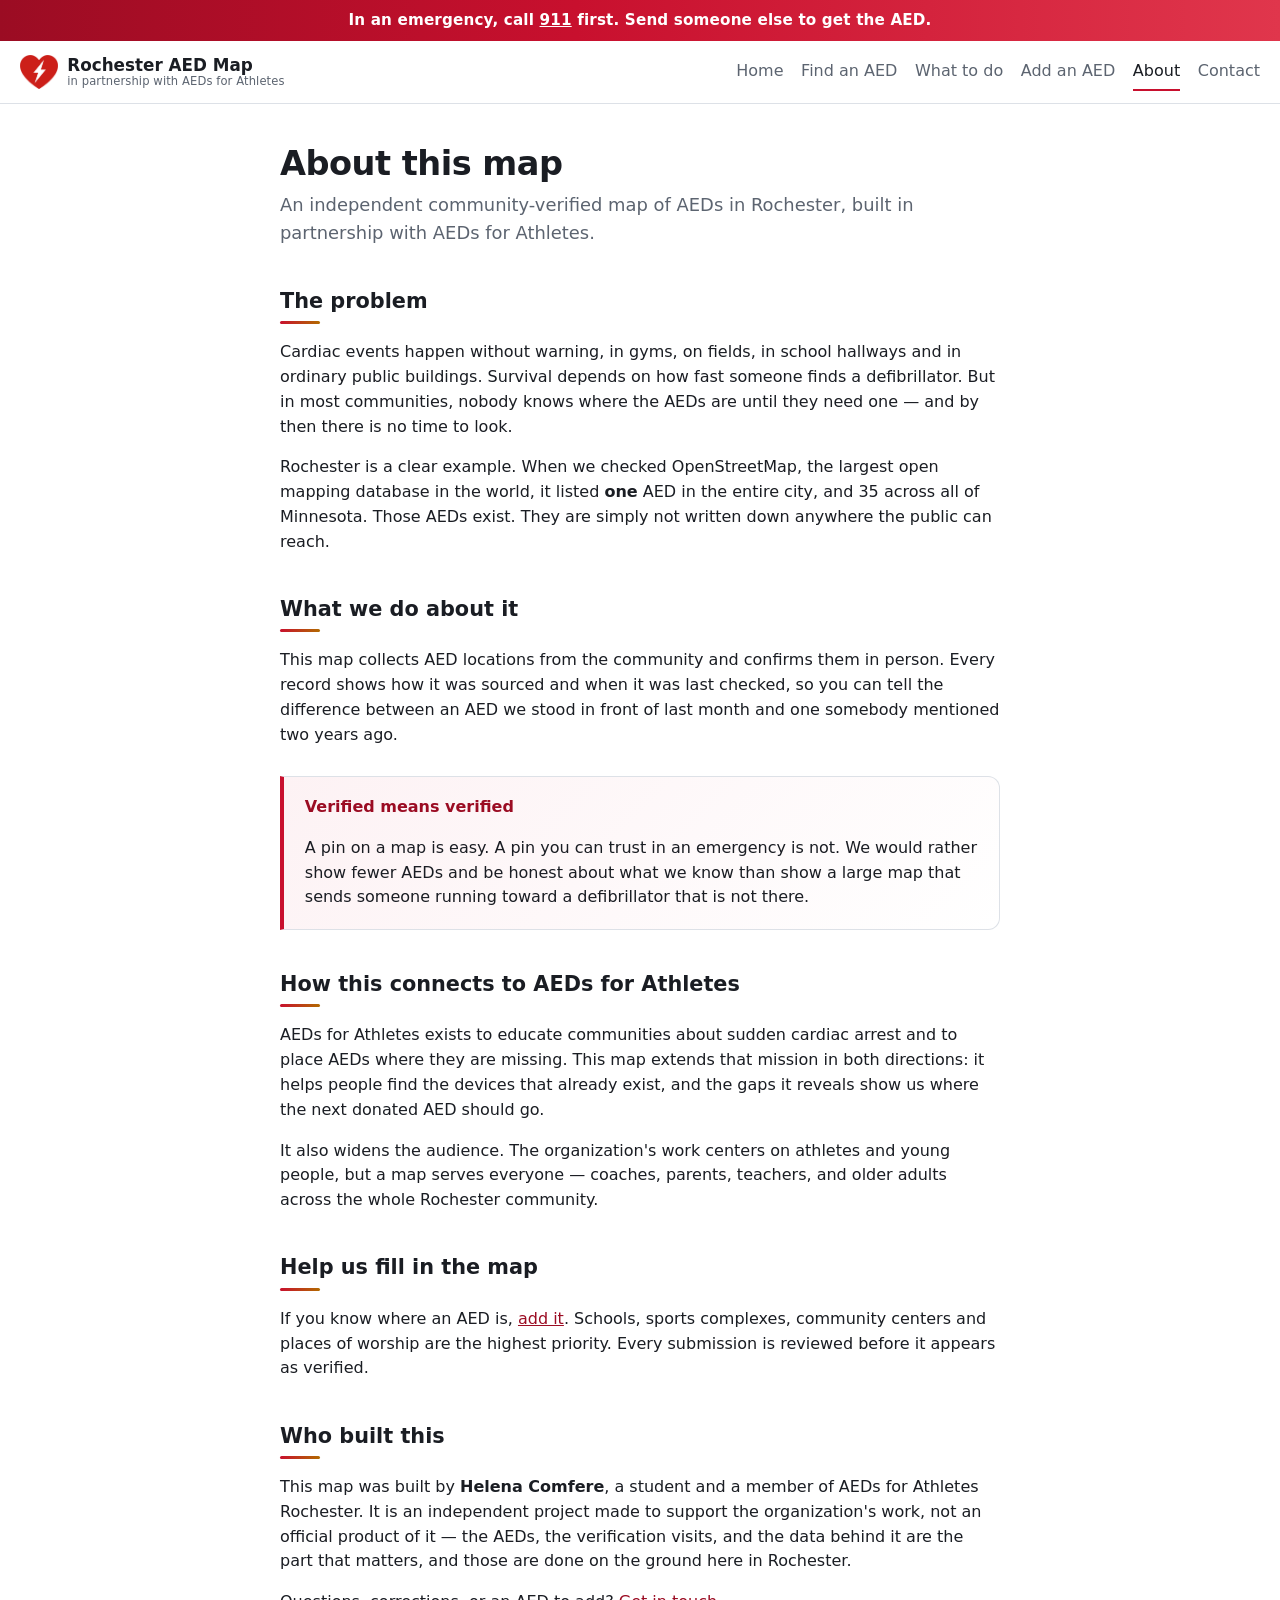
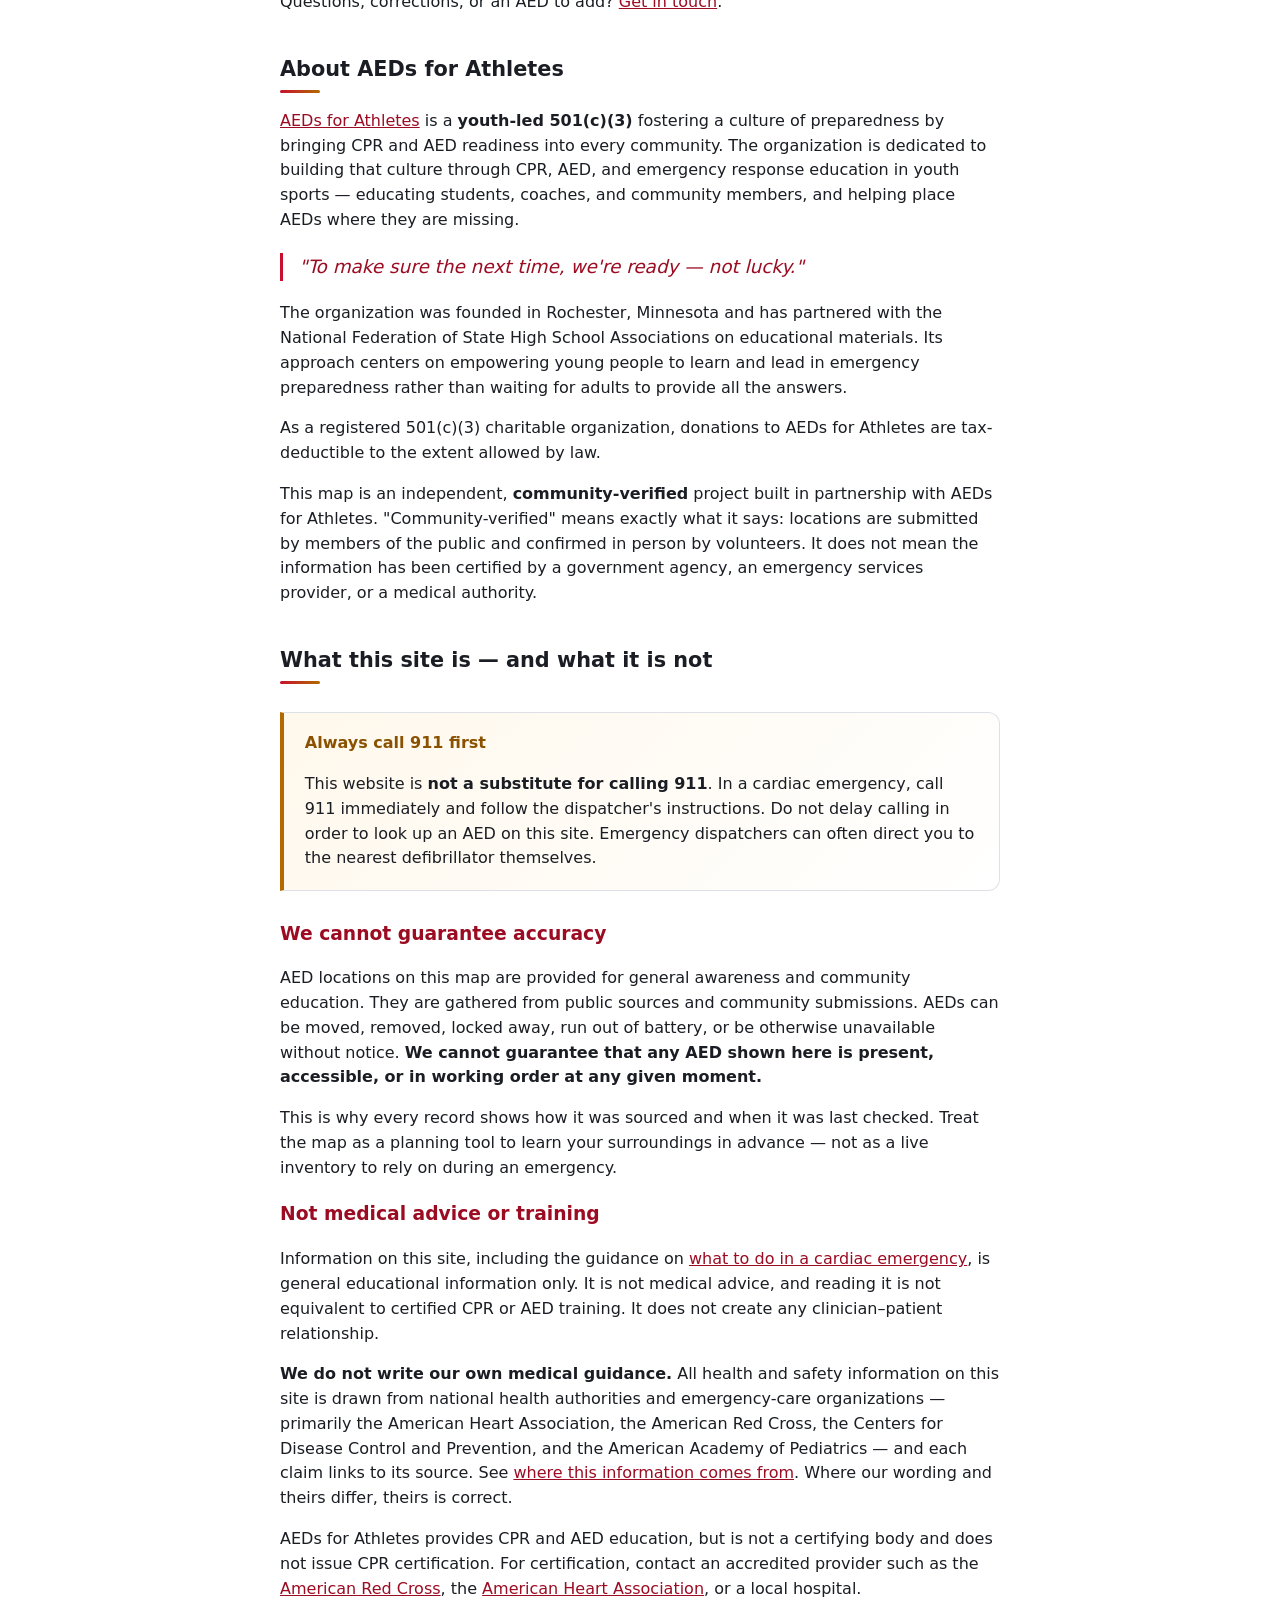
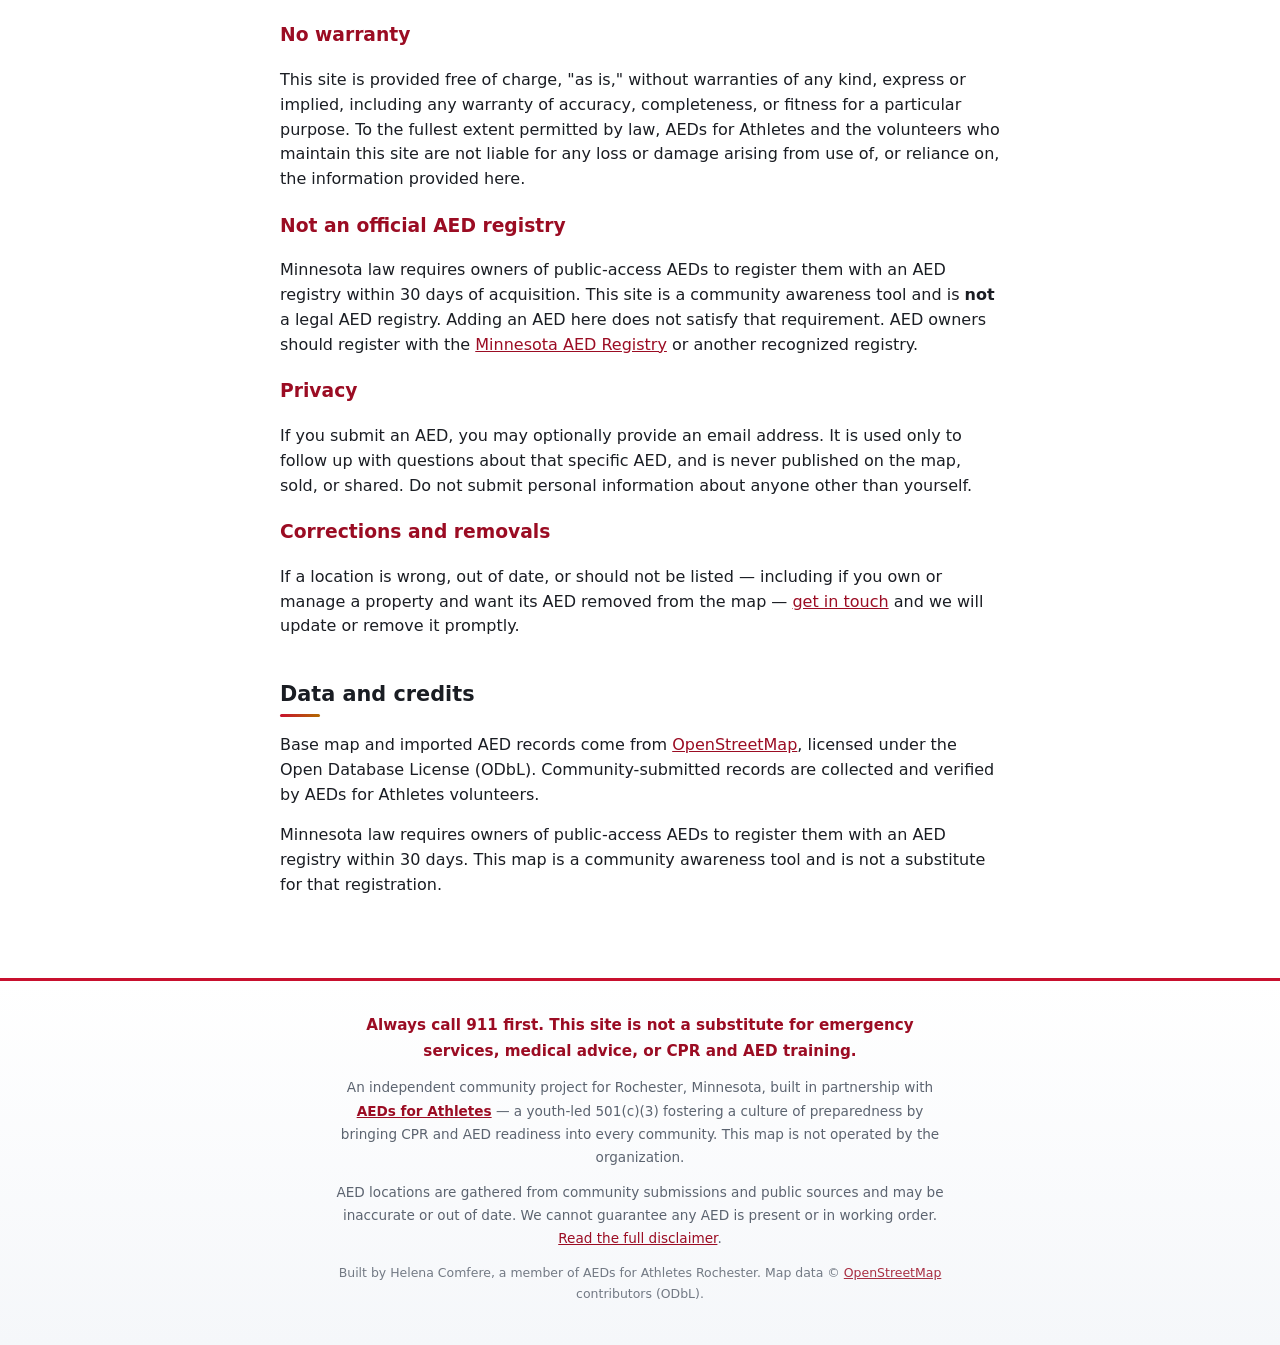
==== about.html @ b0da5bcc "Initial commit: Rochester AED Map A community-verified map of AED locations in Rochester, Minnesota," ====
<!DOCTYPE html>
<html lang="en">
<head>
  <meta charset="utf-8">
  <meta name="viewport" content="width=device-width, initial-scale=1">
  <title>About — Rochester AED Map</title>
  <link rel="icon" href="assets/img/logo.png">
  <meta name="description" content="Why the Rochester AED Map exists, how each location is verified, and where the data comes from.">
  <link rel="stylesheet" href="assets/css/styles.css">
  <script src="assets/js/reveal.js"></script>
</head>
<body>

<div class="emergency-bar">
  In an emergency, call <a href="tel:911">911</a> first. Send someone else to get the AED.
</div>

<header class="site-header">
  <a class="brand" href="index.html" aria-label="Rochester AED Map — go to home page">
    <img class="brand-logo" src="assets/img/logo.png" alt="">
    <span class="brand-text">
      <span class="brand-name">Rochester AED Map</span>
      <span class="brand-sub">in partnership with AEDs for Athletes</span>
    </span>
  </a>
  <nav class="site-nav">
    <a href="index.html">Home</a>
    <a href="find.html">Find an AED</a>
    <a href="info.html">What to do</a>
    <a href="submit.html">Add an AED</a>
    <a href="about.html" aria-current="page">About</a>
    <a href="contact.html">Contact</a>
  </nav>
</header>

<main class="page">
  <h1>About this map</h1>
  <p class="lede">
    An independent community-verified map of AEDs in Rochester, built in partnership
    with AEDs for Athletes.
  </p>

  <h2>The problem</h2>
  <p>
    Cardiac events happen without warning, in gyms, on fields, in school hallways
    and in ordinary public buildings. Survival depends on how fast someone finds a
    defibrillator. But in most communities, nobody knows where the AEDs are until
    they need one — and by then there is no time to look.
  </p>
  <p>
    Rochester is a clear example. When we checked OpenStreetMap, the largest open
    mapping database in the world, it listed <strong>one</strong> AED in the entire
    city, and 35 across all of Minnesota. Those AEDs exist. They are simply not
    written down anywhere the public can reach.
  </p>

  <h2>What we do about it</h2>
  <p>
    This map collects AED locations from the community and confirms them in person.
    Every record shows how it was sourced and when it was last checked, so you can
    tell the difference between an AED we stood in front of last month and one
    somebody mentioned two years ago.
  </p>

  <div class="callout">
    <h3>Verified means verified</h3>
    <p>
      A pin on a map is easy. A pin you can trust in an emergency is not. We would
      rather show fewer AEDs and be honest about what we know than show a large map
      that sends someone running toward a defibrillator that is not there.
    </p>
  </div>

  <h2>How this connects to AEDs for Athletes</h2>
  <p>
    AEDs for Athletes exists to educate communities about sudden cardiac arrest and
    to place AEDs where they are missing. This map extends that mission in both
    directions: it helps people find the devices that already exist, and the gaps it
    reveals show us where the next donated AED should go.
  </p>
  <p>
    It also widens the audience. The organization's work centers on athletes and
    young people, but a map serves everyone — coaches, parents, teachers, and older
    adults across the whole Rochester community.
  </p>

  <h2>Help us fill in the map</h2>
  <p>
    If you know where an AED is, <a href="submit.html">add it</a>. Schools, sports
    complexes, community centers and places of worship are the highest priority.
    Every submission is reviewed before it appears as verified.
  </p>

  <h2 id="who-built-this">Who built this</h2>
  <p>
    This map was built by <strong>Helena Comfere</strong>, a student and a member of
    AEDs for Athletes Rochester. It is an independent project made to support the
    organization's work, not an official product of it — the AEDs, the verification
    visits, and the data behind it are the part that matters, and those are done on
    the ground here in Rochester.
  </p>
  <p>
    Questions, corrections, or an AED to add? <a href="contact.html">Get in touch</a>.
  </p>

  <h2 id="about-org">About AEDs for Athletes</h2>
  <p>
    <a href="https://www.aedsforathletes.com/" target="_blank" rel="noopener">AEDs for
    Athletes</a> is a <strong>youth-led 501(c)(3)</strong> fostering a culture of
    preparedness by bringing CPR and AED readiness into every community. The
    organization is dedicated to building that culture through CPR, AED, and emergency
    response education in youth sports — educating students, coaches, and community
    members, and helping place AEDs where they are missing.
  </p>
  <p class="org-tagline">"To make sure the next time, we're ready — not lucky."</p>
  <p>
    The organization was founded in Rochester, Minnesota and has partnered with the
    National Federation of State High School Associations on educational materials.
    Its approach centers on empowering young people to learn and lead in emergency
    preparedness rather than waiting for adults to provide all the answers.
  </p>
  <p>
    As a registered 501(c)(3) charitable organization, donations to AEDs for Athletes
    are tax-deductible to the extent allowed by law.
  </p>
  <p>
    This map is an independent, <strong>community-verified</strong> project built in
    partnership with AEDs for Athletes. "Community-verified" means exactly what it says: locations
    are submitted by members of the public and confirmed in person by volunteers. It
    does not mean the information has been certified by a government agency, an
    emergency services provider, or a medical authority.
  </p>

  <h2 id="disclaimer">What this site is — and what it is not</h2>

  <div class="callout callout-warn">
    <h3>Always call 911 first</h3>
    <p>
      This website is <strong>not a substitute for calling 911</strong>. In a cardiac
      emergency, call 911 immediately and follow the dispatcher's instructions. Do not
      delay calling in order to look up an AED on this site. Emergency dispatchers can
      often direct you to the nearest defibrillator themselves.
    </p>
  </div>

  <h3>We cannot guarantee accuracy</h3>
  <p>
    AED locations on this map are provided for general awareness and community
    education. They are gathered from public sources and community submissions. AEDs
    can be moved, removed, locked away, run out of battery, or be otherwise unavailable
    without notice. <strong>We cannot guarantee that any AED shown here is present,
    accessible, or in working order at any given moment.</strong>
  </p>
  <p>
    This is why every record shows how it was sourced and when it was last checked.
    Treat the map as a planning tool to learn your surroundings in advance — not as a
    live inventory to rely on during an emergency.
  </p>

  <h3>Not medical advice or training</h3>
  <p>
    Information on this site, including the guidance on
    <a href="info.html">what to do in a cardiac emergency</a>, is general educational
    information only. It is not medical advice, and reading it is not equivalent to
    certified CPR or AED training. It does not create any clinician–patient
    relationship.
  </p>
  <p>
    <strong>We do not write our own medical guidance.</strong> All health and safety
    information on this site is drawn from national health authorities and
    emergency-care organizations — primarily the American Heart Association, the
    American Red Cross, the Centers for Disease Control and Prevention, and the
    American Academy of Pediatrics — and each claim links to its source. See
    <a href="info.html#sources">where this information comes from</a>. Where our wording
    and theirs differ, theirs is correct.
  </p>
  <p>
    AEDs for Athletes provides CPR and AED education, but is not a certifying body and
    does not issue CPR certification. For certification, contact an accredited provider
    such as the
    <a href="https://www.redcross.org/take-a-class/cpr" target="_blank" rel="noopener">American Red Cross</a>,
    the <a href="https://cpr.heart.org/" target="_blank" rel="noopener">American Heart Association</a>,
    or a local hospital.
  </p>

  <h3>No warranty</h3>
  <p>
    This site is provided free of charge, "as is," without warranties of any kind,
    express or implied, including any warranty of accuracy, completeness, or fitness
    for a particular purpose. To the fullest extent permitted by law, AEDs for Athletes
    and the volunteers who maintain this site are not liable for any loss or damage
    arising from use of, or reliance on, the information provided here.
  </p>

  <h3>Not an official AED registry</h3>
  <p>
    Minnesota law requires owners of public-access AEDs to register them with an AED
    registry within 30 days of acquisition. This site is a community awareness tool and
    is <strong>not</strong> a legal AED registry. Adding an AED here does not satisfy
    that requirement. AED owners should register with the
    <a href="https://minnesota.nationalaedregistry.com/" rel="noopener">Minnesota AED
    Registry</a> or another recognized registry.
  </p>

  <h3>Privacy</h3>
  <p>
    If you submit an AED, you may optionally provide an email address. It is used only
    to follow up with questions about that specific AED, and is never published on the
    map, sold, or shared. Do not submit personal information about anyone other than
    yourself.
  </p>

  <h3>Corrections and removals</h3>
  <p>
    If a location is wrong, out of date, or should not be listed — including if you own
    or manage a property and want its AED removed from the map —
    <a href="contact.html">get in touch</a> and we will update or remove it promptly.
  </p>

  <h2>Data and credits</h2>
  <p>
    Base map and imported AED records come from
    <a href="https://www.openstreetmap.org/copyright">OpenStreetMap</a>, licensed
    under the Open Database License (ODbL). Community-submitted records are collected
    and verified by AEDs for Athletes volunteers.
  </p>
  <p>
    Minnesota law requires owners of public-access AEDs to register them with an AED
    registry within 30 days. This map is a community awareness tool and is not a
    substitute for that registration.
  </p>
</main>

<footer class="site-footer">
  <p class="footer-strong">
    Always call 911 first. This site is not a substitute for emergency services,
    medical advice, or CPR and AED training.
  </p>
  <p>
    An independent community project for Rochester, Minnesota, built in partnership with
    <a href="https://www.aedsforathletes.com/" target="_blank" rel="noopener"><strong>AEDs for Athletes</strong></a>
    — a youth-led 501(c)(3) fostering a culture of preparedness by bringing CPR and AED
    readiness into every community. This map is not operated by the organization.
  </p>
  <p>
    AED locations are gathered from community submissions and public sources and may be
    inaccurate or out of date. We cannot guarantee any AED is present or in working
    order. <a href="about.html#disclaimer">Read the full disclaimer</a>.
  </p>
  <p class="footer-fine">
    Built by Helena Comfere, a member of AEDs for Athletes Rochester.
    Map data &copy; <a href="https://www.openstreetmap.org/copyright">OpenStreetMap</a>
    contributors (ODbL).
  </p>
</footer>

</body>
</html>
---- assets/css/styles.css ----
:root {
  /* Brand */
  --red: #c8102e;
  --red-dark: #9b0c23;
  --red-tint: #fdf2f4;

  /* Supporting accents. Used for decoration and section variety only —
     never to signal how trustworthy an AED record is. */
  --teal: #0f7c86;
  --teal-tint: #edf9fa;
  --amber: #b26a00;
  --amber-tint: #fff8ec;
  --navy: #16233c;
  --navy-2: #24345a;

  --ink: #1a1d23;
  --muted: #5c6470;
  --line: #dde1e7;
  --bg: #ffffff;
  --bg-soft: #f5f7fa;

  /* Status colors carry meaning on the map and in the legend. Changing these
     changes what the site is telling people, so treat them as fixed. */
  --fresh: #1a7f4b;
  --aging: #b26a00;
  --stale: #8a8f98;
  --reported: #2563c9;
  --example: #c8102e;

  --radius: 8px;
  --shadow: 0 1px 3px rgba(0, 0, 0, .1), 0 4px 12px rgba(0, 0, 0, .06);
  --shadow-lg: 0 6px 16px rgba(22, 35, 60, .1), 0 16px 40px rgba(22, 35, 60, .08);
}

html { scroll-behavior: smooth; }

/* ---------- scroll reveal ----------
   The hidden state is only applied when JS is running (html.js-reveal), so if
   the script fails the page still shows everything. */
.js-reveal .reveal {
  opacity: 0;
  transform: translateY(18px);
}
.js-reveal .reveal-in {
  opacity: 1;
  transform: none;
  transition: opacity .6s cubic-bezier(.16, 1, .3, 1),
              transform .6s cubic-bezier(.16, 1, .3, 1);
}

/* Anyone who has asked their system to reduce motion gets the content with no
   movement at all — this audience includes people who find motion unpleasant. */
@media (prefers-reduced-motion: reduce) {
  html { scroll-behavior: auto; }
  .js-reveal .reveal { opacity: 1; transform: none; }
  .js-reveal .reveal-in { transition: none; }
  * { animation-duration: .01ms !important; transition-duration: .01ms !important; }
}

* { box-sizing: border-box; }

body {
  margin: 0;
  font-family: system-ui, -apple-system, "Segoe UI", Roboto, sans-serif;
  color: var(--ink);
  background: var(--bg);
  line-height: 1.55;
}

/* Large tap targets and readable type: a chunk of the audience is older
   adults, and everyone using this is stressed. */
button, input, select, textarea { font: inherit; }
a { color: var(--red-dark); }

/* ---------- header ---------- */
.site-header {
  position: sticky;
  top: 0;
  z-index: 500;
  display: flex;
  align-items: center;
  gap: 1.5rem;
  padding: .75rem 1.25rem;
  border-bottom: 1px solid var(--line);
  background: rgba(255, 255, 255, .88);
  backdrop-filter: saturate(180%) blur(12px);
  -webkit-backdrop-filter: saturate(180%) blur(12px);
  transition: box-shadow .25s ease, background .25s ease;
}
/* scrolled class is added by reveal.js once the page moves off the top */
.site-header.scrolled {
  box-shadow: 0 1px 0 var(--line), 0 4px 20px rgba(22, 35, 60, .07);
  background: rgba(255, 255, 255, .96);
}

/* The map page fills the viewport, so a sticky header would eat into it. */
body:has(.map-layout) .site-header { position: static; }
/* Clicking the logo or the name goes home from any page. The padding and the
   matching negative margin widen the clickable area without moving anything. */
.brand {
  display: flex;
  align-items: center;
  gap: .55rem;
  font-weight: 700;
  font-size: 1.05rem;
  color: var(--ink);
  text-decoration: none;
  white-space: nowrap;
  padding: .4rem .6rem;
  margin: -.4rem -.6rem;
  border-radius: 10px;
  cursor: pointer;
  transition: background .2s ease, color .2s ease;
}
.brand:hover { background: var(--red-tint); color: var(--red-dark); }
.brand:active { background: #fbe6ea; }
.brand:focus-visible {
  outline: 2px solid var(--red);
  outline-offset: 2px;
  background: var(--red-tint);
}
/* Two-line lockup: the map's own name, with the partnership underneath so the
   relationship is visible on every page rather than only in the footer. */
.brand-text { display: flex; flex-direction: column; line-height: 1.15; }
.brand-name { font-weight: 700; font-size: 1.05rem; }
.brand-sub {
  font-weight: 500;
  font-size: .72rem;
  color: var(--muted);
  letter-spacing: .01em;
}
.brand:hover .brand-sub { color: var(--red-dark); }

.brand:hover .brand-logo { transform: scale(1.06); }
.brand-logo { transition: transform .2s cubic-bezier(.16, 1, .3, 1); }

/* Clicking the logo from an inner page plays one heartbeat before going home.
   The `beating` class is added by reveal.js, which then waits for the animation
   to finish. Timing here and HEARTBEAT_MS there describe the same beat — if you
   change the duration below, change it there too. */
.brand.beating .brand-logo {
  animation: brand-heartbeat .7s cubic-bezier(.22, 1, .36, 1);
}
.brand.beating { background: var(--red-tint); color: var(--red-dark); }

/* lub-dub: a strong beat, a smaller second one, then rest. */
@keyframes brand-heartbeat {
  0%   { transform: scale(1);    filter: none; }
  14%  { transform: scale(1.28); filter: drop-shadow(0 0 6px rgba(200, 16, 46,.45)); }
  28%  { transform: scale(1); }
  42%  { transform: scale(1.16); filter: drop-shadow(0 0 4px rgba(200, 16, 46,.3)); }
  58%  { transform: scale(1);    filter: none; }
  100% { transform: scale(1);    filter: none; }
}
/* logo.png has a transparent background (generated from the original JPEG by
   flood-filling the outer white; the enclosed lightning bolt stays white).
   It can sit on any background, light or dark. */
.brand-logo {
  height: 34px;
  width: auto;
  display: block;
  flex: none;
}

.hero-logo {
  height: 96px;
  width: auto;
  margin: 0 auto 1.5rem;
  display: block;
}
.site-nav { display: flex; gap: 1.1rem; margin-left: auto; flex-wrap: wrap; }
.site-nav a {
  color: var(--muted);
  text-decoration: none;
  font-weight: 500;
  padding: .35rem 0;
  border-bottom: 2px solid transparent;
}
.site-nav a:hover { color: var(--ink); }
.site-nav a[aria-current="page"] { color: var(--ink); border-bottom-color: var(--red); }

/* ---------- emergency banner ---------- */
.emergency-bar {
  background: linear-gradient(90deg, var(--red-dark), var(--red) 45%, #e0364c);
  color: #fff;
  text-align: center;
  padding: .55rem 1rem;
  font-weight: 600;
  font-size: .95rem;
  letter-spacing: .01em;
}
.emergency-bar a { color: #fff; }

.warning-bar {
  background: #fff4e5;
  border-bottom: 1px solid #f0c88a;
  color: #7a4b00;
  padding: .6rem 1.25rem;
  font-size: .9rem;
}

/* ---------- map layout ---------- */
.map-layout {
  display: grid;
  grid-template-columns: 360px 1fr;
  height: calc(100vh - 108px);
  min-height: 460px;
}
#map { height: 100%; width: 100%; }

.sidebar {
  border-right: 1px solid var(--line);
  display: flex;
  flex-direction: column;
  overflow: hidden;
  background: var(--bg);
}
.search-box { padding: 1rem; border-bottom: 1px solid var(--line); }
.search-row { display: flex; gap: .5rem; }
.search-box input {
  flex: 1;
  padding: .6rem .7rem;
  border: 1px solid var(--line);
  border-radius: var(--radius);
  min-width: 0;
}
.search-box input:focus { outline: 2px solid var(--red); outline-offset: 1px; }

.btn {
  display: inline-block;
  padding: .6rem .9rem;
  border: 0;
  border-radius: var(--radius);
  background: linear-gradient(135deg, #e01e3c, var(--red));
  color: #fff;
  font-weight: 600;
  cursor: pointer;
  text-decoration: none;
  box-shadow: 0 1px 2px rgba(155, 12, 35, .25);
  transition: transform .18s cubic-bezier(.16, 1, .3, 1),
              box-shadow .18s ease, filter .18s ease;
}
.btn:hover {
  filter: brightness(1.06);
  transform: translateY(-1px);
  box-shadow: 0 4px 14px rgba(200, 16, 46, .3);
}
.btn:active { transform: translateY(0); }
.btn-secondary { background: var(--bg-soft); color: var(--ink); border: 1px solid var(--line); }
.btn-secondary:hover { background: #e9edf3; }
.btn-locate { width: 100%; margin-top: .5rem; }

.search-status { font-size: .85rem; color: var(--muted); margin-top: .5rem; min-height: 1.2em; }

.results { overflow-y: auto; flex: 1; }
.results-head {
  padding: .7rem 1rem;
  font-size: .8rem;
  text-transform: uppercase;
  letter-spacing: .04em;
  color: var(--muted);
  border-bottom: 1px solid var(--line);
}

.aed-card {
  padding: .85rem 1rem;
  border-bottom: 1px solid var(--line);
  cursor: pointer;
  background: none;
  border-left: 0; border-right: 0; border-top: 0;
  width: 100%;
  text-align: left;
  display: block;
}
.aed-card:hover { background: var(--bg-soft); }
.aed-card h3 { margin: 0 0 .25rem; font-size: .98rem; }
.aed-card p { margin: .15rem 0; font-size: .87rem; color: var(--muted); }
.aed-dist { font-variant-numeric: tabular-nums; }

/* ---------- trust badges ---------- */
.badge {
  display: inline-block;
  padding: .12rem .5rem;
  border-radius: 999px;
  font-size: .74rem;
  font-weight: 700;
  letter-spacing: .01em;
  color: #fff;
  margin-bottom: .3rem;
}
.badge-fresh { background: var(--fresh); }
.badge-aging { background: var(--aging); }
.badge-stale { background: var(--stale); }
.badge-reported { background: var(--reported); }
.badge-unverified { background: var(--stale); }
.badge-example { background: var(--example); }

/* Map pins mirror the badge colors so the legend reads the same everywhere. */
.pin {
  width: 22px; height: 22px;
  border-radius: 50% 50% 50% 0;
  transform: rotate(-45deg);
  border: 2px solid #fff;
  box-shadow: 0 1px 4px rgba(0,0,0,.4);
}
.pin-fresh { background: var(--fresh); }
.pin-aging { background: var(--aging); }
.pin-stale { background: var(--stale); }
.pin-reported { background: var(--reported); }
.pin-unverified { background: var(--stale); }
.pin-example { background: var(--example); }

.legend {
  padding: .8rem 1rem;
  border-top: 1px solid var(--line);
  font-size: .82rem;
  background: var(--bg-soft);
}
.legend h4 { margin: 0 0 .45rem; font-size: .78rem; text-transform: uppercase; color: var(--muted); letter-spacing: .04em; }
.legend-item { display: flex; align-items: center; gap: .45rem; margin: .22rem 0; }
.legend-dot { width: 11px; height: 11px; border-radius: 50%; flex: none; }

/* ---------- popup ---------- */
.popup h3 { margin: 0 0 .3rem; font-size: 1rem; }
.popup p { margin: .2rem 0; font-size: .87rem; }
.popup .detail { color: var(--muted); }
.popup-actions { margin-top: .6rem; display: flex; gap: .4rem; flex-wrap: wrap; }
.popup-actions a {
  font-size: .82rem;
  padding: .35rem .6rem;
  border: 1px solid var(--line);
  border-radius: 6px;
  text-decoration: none;
}

/* ---------- content pages ---------- */
.page { max-width: 760px; margin: 0 auto; padding: 2.5rem 1.25rem 4rem; }
.page h1 {
  font-size: 2.1rem;
  margin: 0 0 .4rem;
  line-height: 1.2;
  letter-spacing: -.015em;
}
/* Short accent rule under each section heading. */
.page h2 {
  font-size: 1.3rem;
  margin: 2.4rem 0 .7rem;
  padding-bottom: .45rem;
  position: relative;
}
.page h2::after {
  content: "";
  position: absolute;
  left: 0; bottom: 0;
  width: 2.5rem; height: 3px;
  border-radius: 2px;
  background: linear-gradient(90deg, var(--red), var(--amber));
}
.page h3 { color: var(--red-dark); }
.lede { font-size: 1.12rem; color: var(--muted); margin: 0 0 1.5rem; }

.callout {
  background: linear-gradient(135deg, var(--red-tint), #fff);
  border: 1px solid var(--line);
  border-left: 4px solid var(--red);
  padding: 1.15rem 1.3rem;
  border-radius: 0 12px 12px 0;
  margin: 1.75rem 0;
}
.callout h3 { margin: 0 0 .4rem; font-size: 1rem; }
.callout p:last-child { margin-bottom: 0; }

.steps { counter-reset: step; list-style: none; padding: 0; }
.steps li {
  counter-increment: step;
  position: relative;
  padding-left: 3rem;
  margin-bottom: 1.4rem;
  min-height: 2rem;
}
.steps li::before {
  content: counter(step);
  position: absolute;
  left: 0; top: 0;
  width: 2rem; height: 2rem;
  background: var(--red);
  color: #fff;
  border-radius: 50%;
  display: grid;
  place-items: center;
  font-weight: 700;
}
.steps strong { display: block; }

/* ---------- form ---------- */
.field { margin-bottom: 1.1rem; }
.field label { display: block; font-weight: 600; margin-bottom: .3rem; font-size: .93rem; }
.field .hint { font-size: .84rem; color: var(--muted); margin: 0 0 .35rem; }
.field input, .field select, .field textarea {
  width: 100%;
  padding: .6rem .7rem;
  border: 1px solid var(--line);
  border-radius: var(--radius);
}
.field textarea { min-height: 90px; resize: vertical; }
.field input:focus, .field select:focus, .field textarea:focus { outline: 2px solid var(--red); outline-offset: 1px; }
.required { color: var(--red); }

#pick-map { height: 300px; border: 1px solid var(--line); border-radius: var(--radius); margin-bottom: .5rem; }

.form-result {
  margin-top: 1.25rem;
  padding: 1rem;
  border-radius: var(--radius);
  background: var(--bg-soft);
  border: 1px solid var(--line);
  display: none;
}
.form-result-ok {
  background: linear-gradient(135deg, #eef9f1, #fff);
  border-color: #a8d8bb;
  border-left: 4px solid var(--fresh);
}
.form-result-ok h3 { color: #14653c; margin-top: 0; }
.form-result-error {
  background: linear-gradient(135deg, var(--red-tint), #fff);
  border-left: 4px solid var(--red);
}
.form-result-error h3 { color: var(--red-dark); margin-top: 0; }

.form-result pre {
  overflow-x: auto;
  background: #fff;
  padding: .75rem;
  border-radius: 6px;
  border: 1px solid var(--line);
  font-size: .82rem;
}

/* ---------- homepage ---------- */
.hero {
  position: relative;
  overflow: hidden;
  background:
    radial-gradient(ellipse 70% 55% at 50% 0%, rgba(200, 16, 46, .10), transparent 70%),
    linear-gradient(180deg, var(--red-tint) 0%, #ffffff 85%);
  border-bottom: 1px solid var(--line);
  padding: 4rem 1.25rem 3.5rem;
}
/* Thin brand stripe across the top of the page. */
.hero::before {
  content: "";
  position: absolute;
  top: 0; left: 0; right: 0;
  height: 4px;
  background: linear-gradient(90deg, var(--red), #e0574f, var(--amber), var(--teal));
}
.hero-inner { max-width: 720px; margin: 0 auto; text-align: center; }
.hero h1 {
  font-size: clamp(2rem, 5vw, 3rem);
  line-height: 1.15;
  margin: 0 0 1rem;
  letter-spacing: -.02em;
}
.hero-lede {
  font-size: 1.15rem;
  color: var(--muted);
  margin: 0 auto 2rem;
  max-width: 34rem;
}

.hero-search {
  display: flex;
  gap: .5rem;
  max-width: 30rem;
  margin: 0 auto;
}
.hero-search input {
  flex: 1;
  min-width: 0;
  padding: .8rem .9rem;
  font-size: 1rem;
  border: 1px solid var(--line);
  border-radius: var(--radius);
  background: #fff;
}
.hero-search input:focus { outline: 2px solid var(--red); outline-offset: 1px; }
.hero-search .btn { padding: .8rem 1.3rem; white-space: nowrap; }
.hero-alt { font-size: .9rem; color: var(--muted); margin: .9rem 0 0; }

/* Three destinations. Whole card is the link — a bigger target than a text
   link, which matters for older users and for phones. */
.cards {
  max-width: 1000px;
  margin: 0 auto;
  display: grid;
  grid-template-columns: repeat(auto-fit, minmax(270px, 1fr));
  gap: 1.25rem;
}
.card {
  position: relative;
  display: flex;
  flex-direction: column;
  padding: 1.75rem 1.5rem;
  border: 1px solid var(--line);
  border-radius: 14px;
  text-decoration: none;
  color: var(--ink);
  background: var(--bg);
  overflow: hidden;
  transition: transform .25s cubic-bezier(.16, 1, .3, 1),
              box-shadow .25s ease,
              border-color .25s ease;
}
/* Each card carries its own accent, set per-card below. */
.card::before {
  content: "";
  position: absolute;
  top: 0; left: 0; right: 0;
  height: 4px;
  background: var(--accent, var(--red));
  transform: scaleX(0);
  transform-origin: left;
  transition: transform .3s cubic-bezier(.16, 1, .3, 1);
}
.card:hover {
  transform: translateY(-5px);
  box-shadow: var(--shadow-lg);
  border-color: var(--accent, var(--red));
}
.card:hover::before { transform: scaleX(1); }

.card-find   { --accent: var(--red);  background: linear-gradient(180deg, var(--red-tint), #fff 60%); }
.card-add    { --accent: var(--teal); background: linear-gradient(180deg, var(--teal-tint), #fff 60%); }
.card-about  { --accent: var(--amber); background: linear-gradient(180deg, var(--amber-tint), #fff 60%); }

.card-icon {
  display: grid;
  place-items: center;
  width: 52px; height: 52px;
  border-radius: 14px;
  background: var(--bg);
  border: 1px solid var(--line);
  font-size: 1.5rem;
  line-height: 1;
  margin-bottom: 1rem;
  transition: transform .25s cubic-bezier(.16, 1, .3, 1);
}
.card:hover .card-icon { transform: scale(1.08) rotate(-4deg); }
.card .card-link { color: var(--accent, var(--red-dark)); }
.card h2 { margin: 0 0 .5rem; font-size: 1.2rem; }
.card p { margin: 0 0 1.25rem; color: var(--muted); font-size: .94rem; flex: 1; }
.card-link { color: var(--red-dark); font-weight: 600; font-size: .92rem; }

.stat-band {
  position: relative;
  overflow: hidden;
  background:
    radial-gradient(ellipse 60% 80% at 50% 0%, rgba(200, 16, 46, .28), transparent 65%),
    linear-gradient(135deg, var(--navy) 0%, var(--navy-2) 100%);
  color: #fff;
  padding: 4rem 1.25rem;
  text-align: center;
}
.stat-inner { max-width: 620px; margin: 0 auto; position: relative; }
.stat-number {
  font-size: clamp(3.5rem, 12vw, 5.5rem);
  font-weight: 800;
  line-height: 1;
  margin: 0 0 .5rem;
  background: linear-gradient(180deg, #ff5f6d, var(--red));
  -webkit-background-clip: text;
  background-clip: text;
  color: transparent;
}
.stat-label { font-size: 1.2rem; margin: 0 0 .75rem; }
.stat-breakdown {
  font-size: .95rem;
  color: #d6dbe4;
  margin: 0 0 1.25rem;
}
.stat-breakdown:empty { display: none; }
.stat-note { font-size: .93rem; color: #b9c0cc; margin: 0; }
.stat-note a { color: #fff; }

.emergency-section {
  padding: 4rem 1.25rem;
  background: linear-gradient(180deg, var(--red-tint), #fff);
  border-top: 1px solid var(--line);
}
.emergency-inner {
  max-width: 620px;
  margin: 0 auto;
  background: #fff;
  padding: 2rem 2rem 2.25rem;
  border-radius: 16px;
  border: 1px solid var(--line);
  border-top: 4px solid var(--red);
  box-shadow: var(--shadow);
}
.emergency-inner h2 { font-size: 1.5rem; margin: 0 0 1.25rem; }
.quick-steps { padding-left: 1.3rem; margin: 0 0 1.5rem; }

.contact-email {
  font-size: 1.25rem;
  font-weight: 700;
  margin: .5rem 0 1rem;
}
.contact-email a { word-break: break-word; }

/* Inline citation under a health or safety claim. Deliberately quiet — present
   and checkable, without competing with the guidance itself. */
.source {
  display: block;
  margin-top: .45rem;
  font-size: .82rem;
  color: var(--muted);
}
.source a { color: var(--muted); text-decoration: underline; }
.source a:hover { color: var(--red-dark); }

.steps .source { font-weight: 400; }

.org-tagline {
  font-size: 1.15rem;
  font-style: italic;
  color: var(--red-dark);
  border-left: 3px solid var(--red);
  padding-left: 1rem;
  margin: 1.25rem 0;
}

.contact-form {
  background: linear-gradient(180deg, var(--bg-soft), #fff);
  border: 1px solid var(--line);
  border-top: 4px solid var(--red);
  border-radius: 14px;
  padding: 1.5rem 1.5rem 1.75rem;
  margin: 1.25rem 0 1.5rem;
}
.contact-form .field:last-of-type { margin-bottom: 1.25rem; }

/* Off-screen rather than display:none — bots skip hidden inputs, but happily
   fill anything that is merely positioned out of view. */
.honeypot {
  position: absolute;
  left: -9999px;
  width: 1px;
  height: 1px;
  overflow: hidden;
}

.contact-social { margin: .5rem 0 1rem; }
.contact-social a {
  display: inline-flex;
  align-items: center;
  gap: .5rem;
  padding: .6rem 1rem;
  border: 1px solid var(--line);
  border-radius: 999px;
  text-decoration: none;
  font-weight: 600;
  background: var(--bg);
  transition: border-color .2s ease, background .2s ease, transform .2s ease;
}
.contact-social a:hover {
  border-color: var(--red);
  background: var(--red-tint);
  transform: translateY(-1px);
}

.cpr-note {
  background: var(--teal-tint);
  border-left: 4px solid var(--teal);
  border-radius: 0 10px 10px 0;
  padding: .95rem 1.1rem;
  margin: 0 0 1.75rem;
  font-size: .93rem;
}
.quick-steps li { margin-bottom: .7rem; }
.quick-steps li::marker { color: var(--red); font-weight: 700; }

.cards-section {
  padding: 4rem 1.25rem;
  background: linear-gradient(180deg, #fff, var(--bg-soft));
}

.site-footer {
  border-top: 3px solid var(--red);
  background: linear-gradient(180deg, #fff, var(--bg-soft));
  padding: 2rem 1.25rem 2.5rem;
  font-size: .85rem;
  color: var(--muted);
  text-align: center;
  line-height: 1.7;
}
.site-footer p { max-width: 620px; margin: 0 auto .75rem; }
.site-footer p:last-child { margin-bottom: 0; }

/* The 911 line is the one piece of footer text that must not be skimmed past. */
.footer-strong {
  color: var(--red-dark);
  font-weight: 700;
  font-size: .95rem;
}
.footer-fine { font-size: .78rem; opacity: .85; }

/* Warning variant of the callout, for the disclaimer. */
.callout-warn {
  background: linear-gradient(135deg, var(--amber-tint), #fff);
  border-left-color: var(--amber);
}
.callout-warn h3 { color: #8a5200; }

@media (max-width: 760px) {
  .map-layout { grid-template-columns: 1fr; grid-template-rows: auto 55vh; height: auto; }
  .sidebar { border-right: 0; border-bottom: 1px solid var(--line); max-height: 62vh; }
  .site-header { flex-wrap: wrap; gap: .6rem 1rem; }
  .site-nav { margin-left: 0; width: 100%; }
}
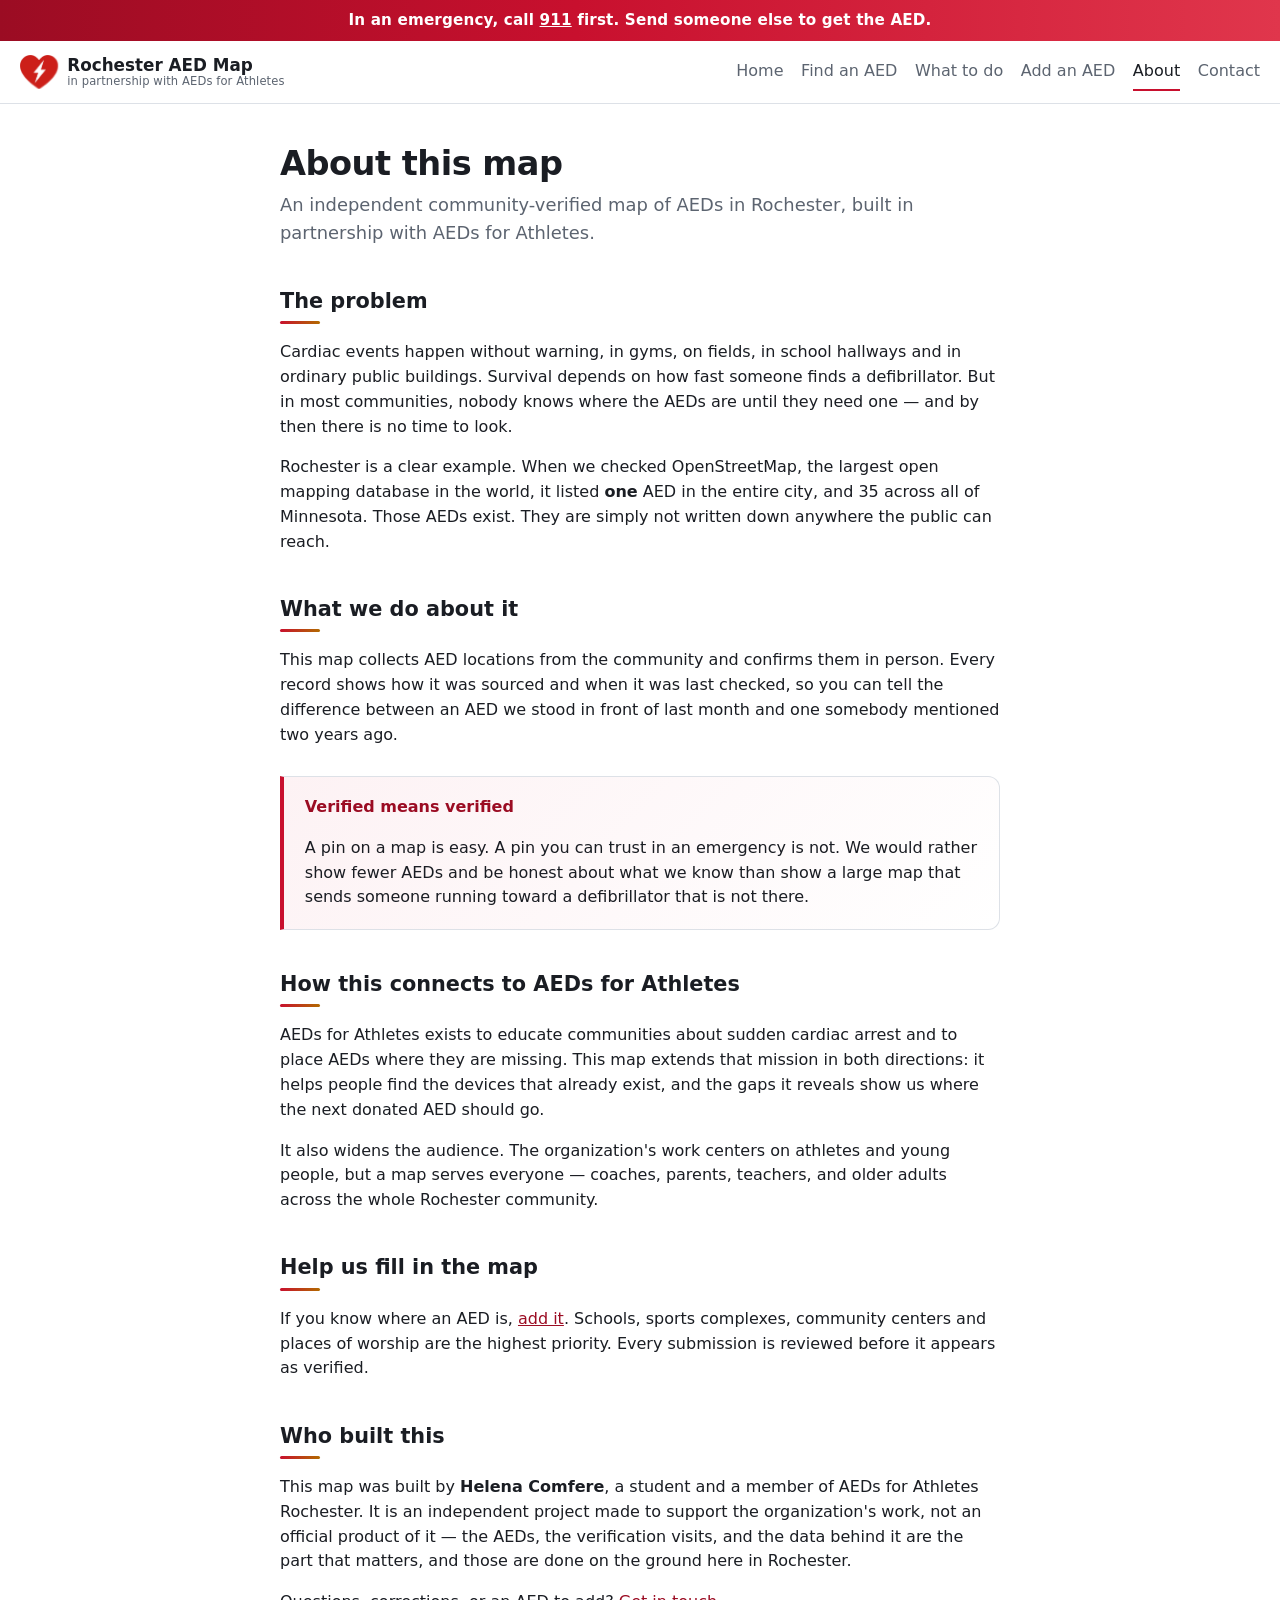
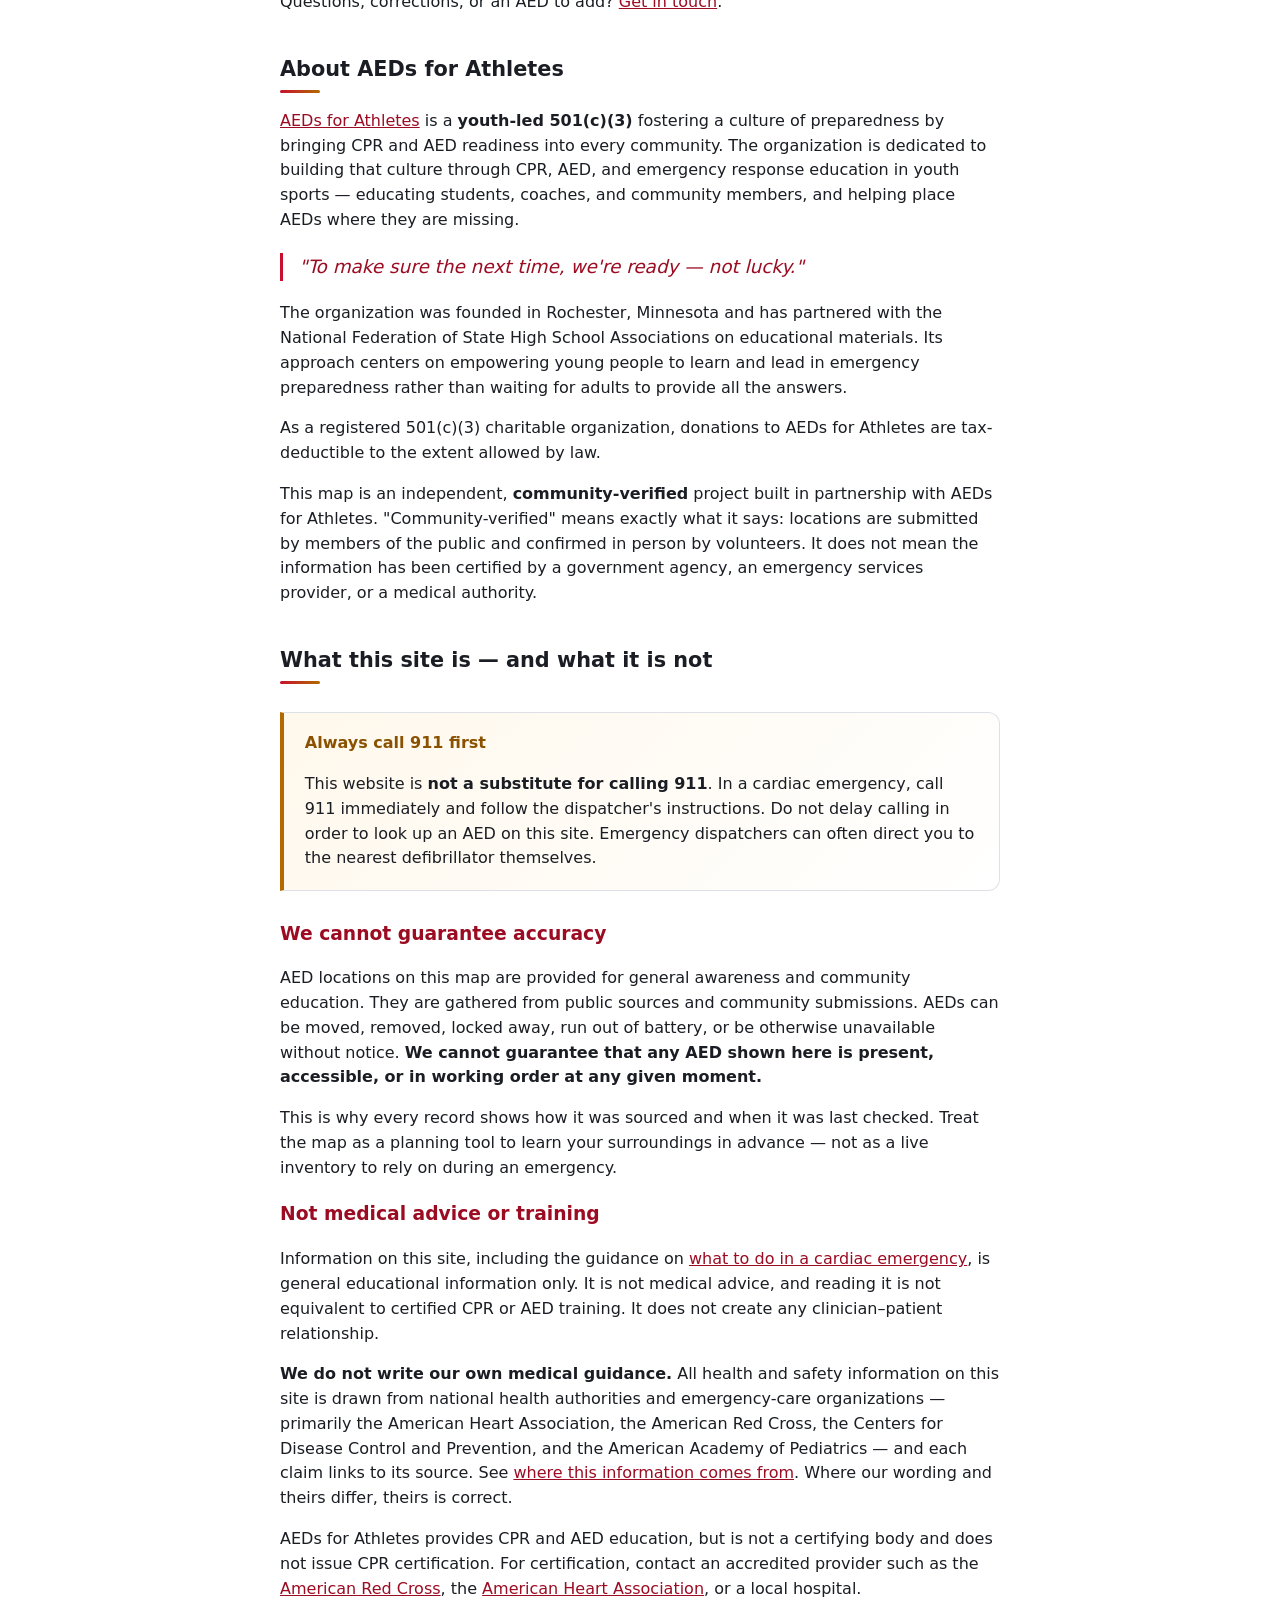
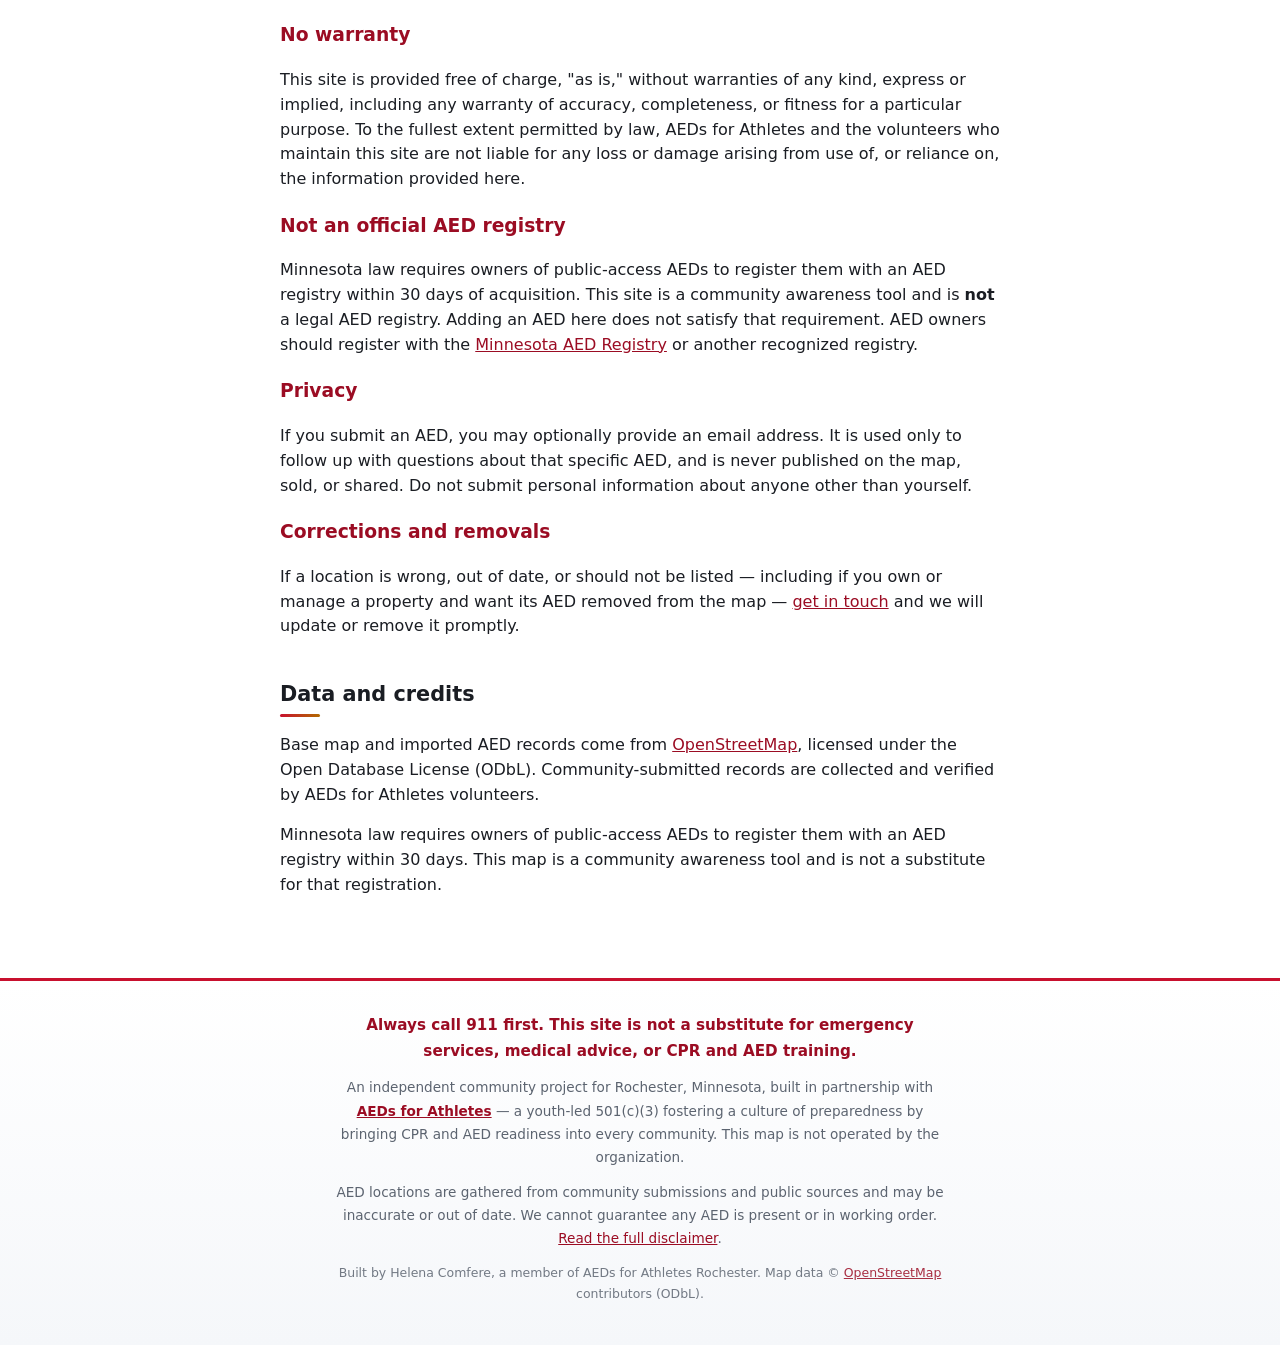
==== commit 0da28f45: "Version asset URLs so deploys are never served from stale cache Root cause of the "heartbeat doesn't" ====
--- a/about.html
+++ b/about.html
@@ -6,8 +6,8 @@
   <title>About — Rochester AED Map</title>
   <link rel="icon" href="assets/img/logo.png">
   <meta name="description" content="Why the Rochester AED Map exists, how each location is verified, and where the data comes from.">
-  <link rel="stylesheet" href="assets/css/styles.css">
-  <script src="assets/js/reveal.js"></script>
+  <link rel="stylesheet" href="assets/css/styles.css?v=20260820">
+  <script src="assets/js/reveal.js?v=20260820"></script>
 </head>
 <body>
 
--- a/assets/css/styles.css
+++ b/assets/css/styles.css
@@ -82,9 +82,11 @@
   gap: 1.5rem;
   padding: .75rem 1.25rem;
   border-bottom: 1px solid var(--line);
-  background: rgba(255, 255, 255, .88);
-  backdrop-filter: saturate(180%) blur(12px);
-  -webkit-backdrop-filter: saturate(180%) blur(12px);
+  /* No backdrop-filter here on purpose. Combined with position:sticky it
+     promotes the header to a compositing layer that suppresses repaints of its
+     children — which silently stopped the logo heartbeat from ever drawing.
+     A near-opaque background reads almost identically and has no such cost. */
+  background: rgba(255, 255, 255, .97);
   transition: box-shadow .25s ease, background .25s ease;
 }
 /* scrolled class is added by reveal.js once the page moves off the top */
@@ -131,26 +133,34 @@
 }
 .brand:hover .brand-sub { color: var(--red-dark); }
 
-.brand:hover .brand-logo { transform: scale(1.06); }
 .brand-logo { transition: transform .2s cubic-bezier(.16, 1, .3, 1); }
 
-/* Clicking the logo from an inner page plays one heartbeat before going home.
-   The `beating` class is added by reveal.js, which then waits for the animation
-   to finish. Timing here and HEARTBEAT_MS there describe the same beat — if you
-   change the duration below, change it there too. */
-.brand.beating .brand-logo {
-  animation: brand-heartbeat .7s cubic-bezier(.22, 1, .36, 1);
-}
-.brand.beating { background: var(--red-tint); color: var(--red-dark); }
-
-/* lub-dub: a strong beat, a smaller second one, then rest. */
+/* Hovering the logo makes the heart beat, and keeps beating while you stay on
+   it. Pure decoration — nothing depends on it, and it stops the moment the
+   pointer leaves. */
+.brand:hover .brand-logo,
+.brand:focus-visible .brand-logo,
+.hero-logo:hover {
+  animation: brand-heartbeat 1.3s cubic-bezier(.22, 1, .36, 1) infinite;
+}
+
+/* lub-dub: a strong beat, a smaller second one, then a rest before the next.
+   The long tail from 42% to 100% is what makes it read as a pulse rather than
+   a throb.
+
+   Deliberately transform-only. An earlier version also animated `filter:
+   drop-shadow(...)` for a glow, which worked in isolation but never repainted
+   inside the header — .site-header has `backdrop-filter`, and a filtered child
+   of a backdrop-filtered parent is a known compositing bug in WebKit and Blink.
+   Transforms composite on their own layer and are unaffected. Do not add a
+   filter here. */
 @keyframes brand-heartbeat {
-  0%   { transform: scale(1);    filter: none; }
-  14%  { transform: scale(1.28); filter: drop-shadow(0 0 6px rgba(200, 16, 46,.45)); }
-  28%  { transform: scale(1); }
-  42%  { transform: scale(1.16); filter: drop-shadow(0 0 4px rgba(200, 16, 46,.3)); }
-  58%  { transform: scale(1);    filter: none; }
-  100% { transform: scale(1);    filter: none; }
+  0%   { transform: scale(1); }
+  10%  { transform: scale(1.24); }
+  20%  { transform: scale(1); }
+  30%  { transform: scale(1.14); }
+  42%  { transform: scale(1); }
+  100% { transform: scale(1); }
 }
 /* logo.png has a transparent background (generated from the original JPEG by
    flood-filling the outer white; the enclosed lightning bolt stays white).
@@ -160,6 +170,12 @@
   width: auto;
   display: block;
   flex: none;
+  /* Force this image onto its own compositing layer. The header is
+     position:sticky with a backdrop-filter, which promotes it to a layer whose
+     children's repaints get suppressed — the heartbeat animation runs but never
+     draws. Promoting the logo itself makes it repaint independently. Without
+     this the animation is silently invisible in the header only. */
+  will-change: transform;
 }
 
 .hero-logo {
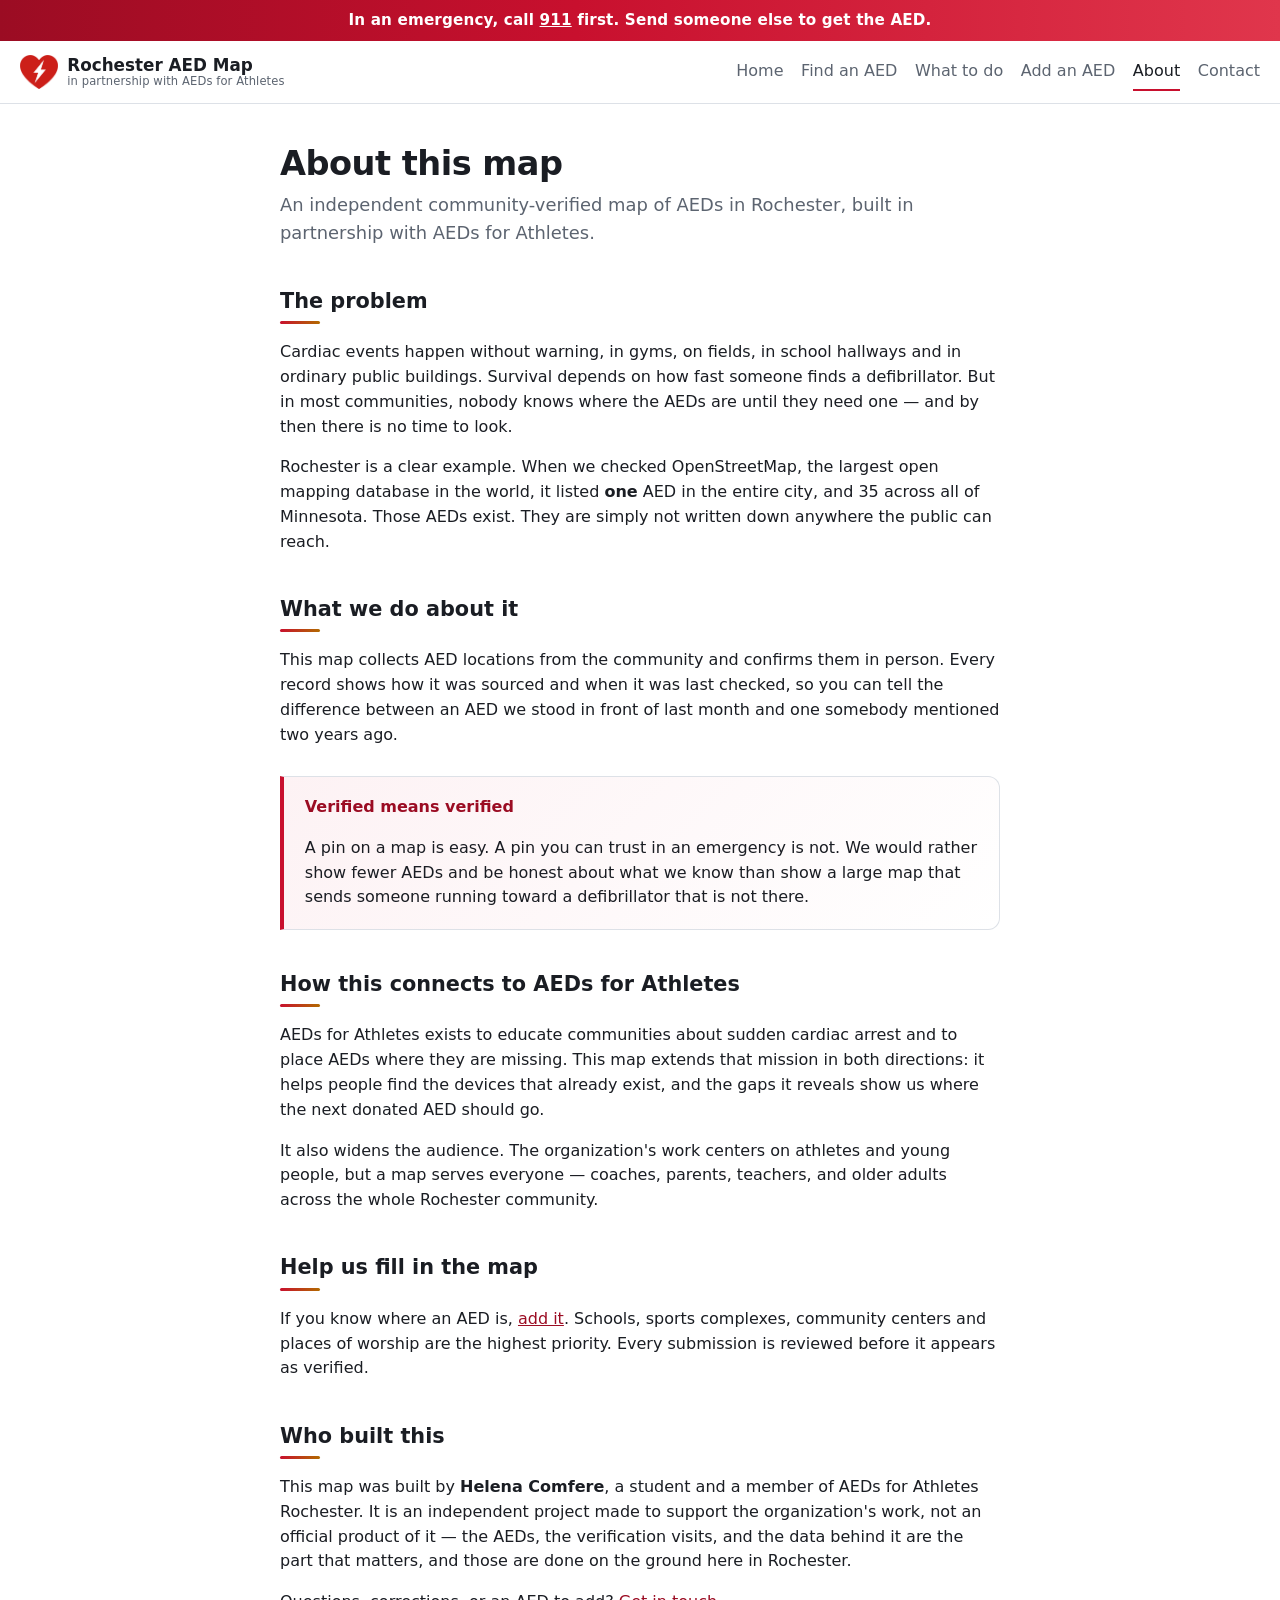
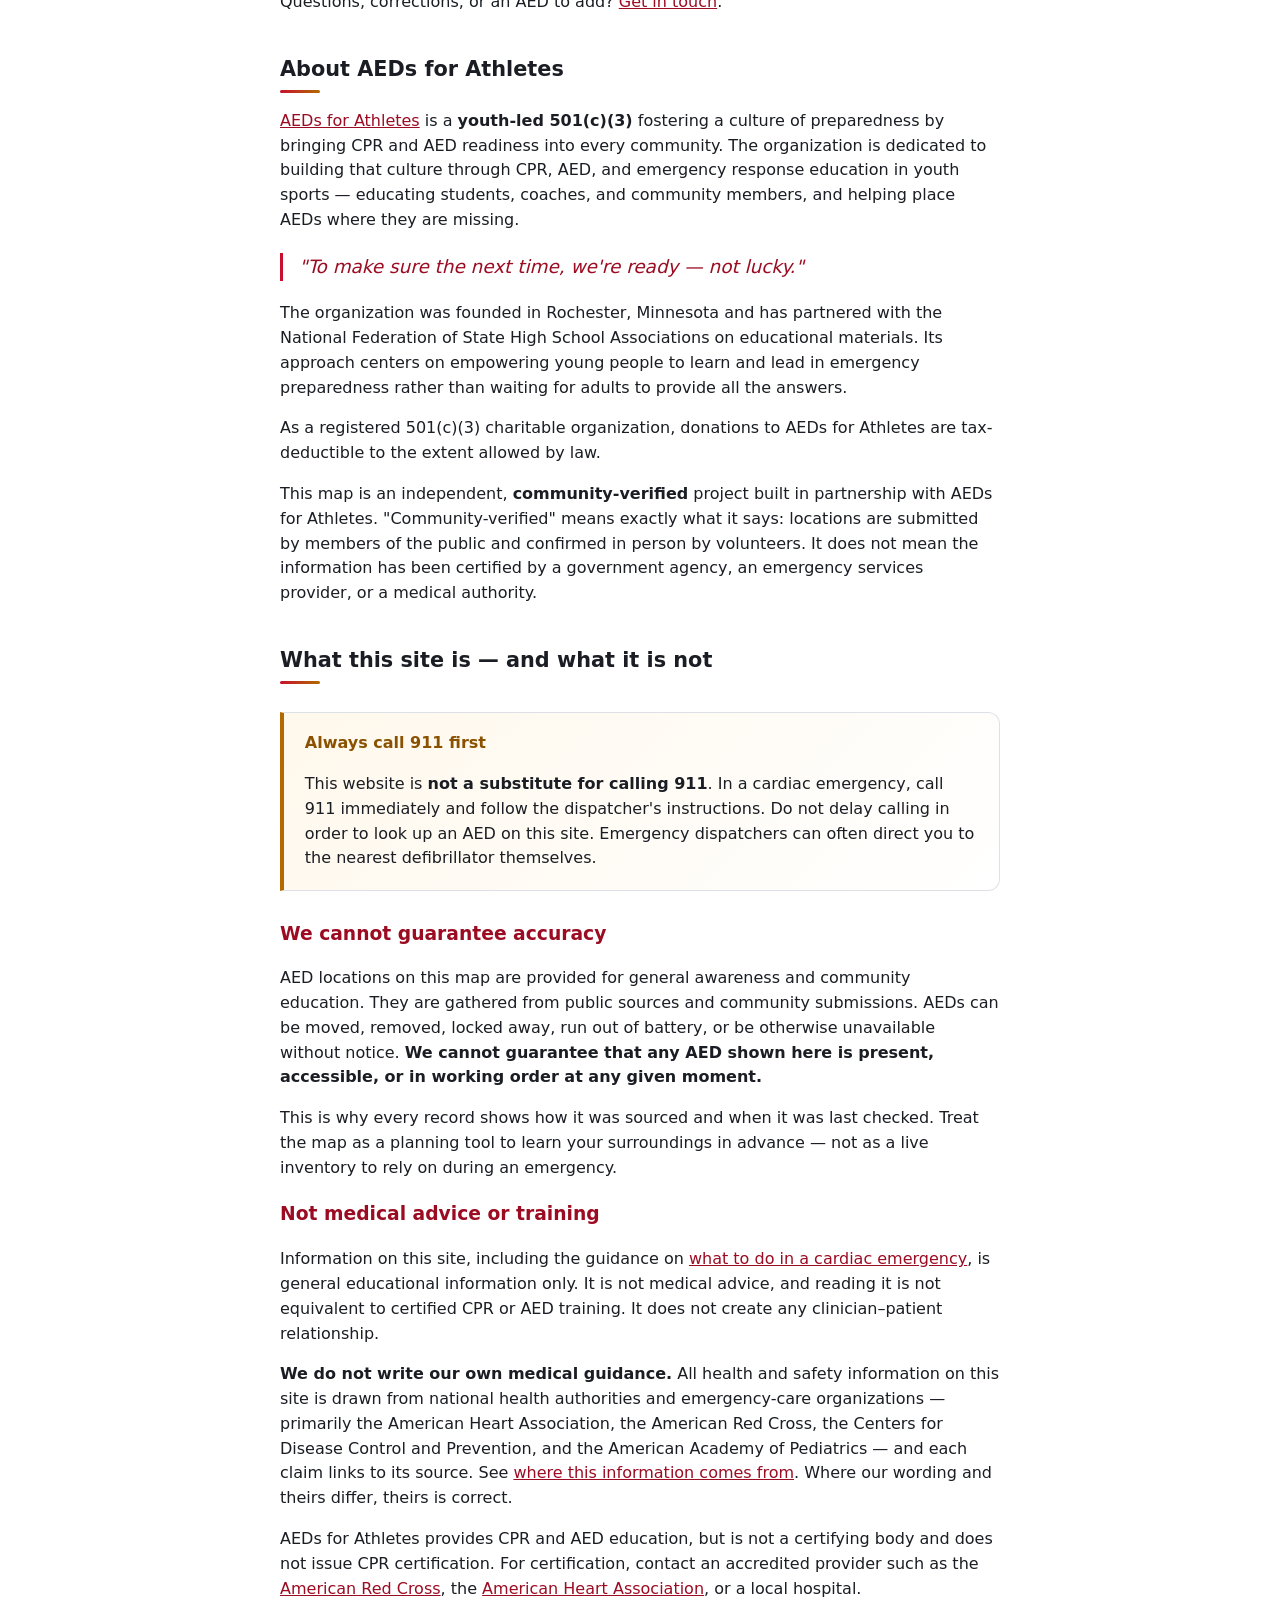
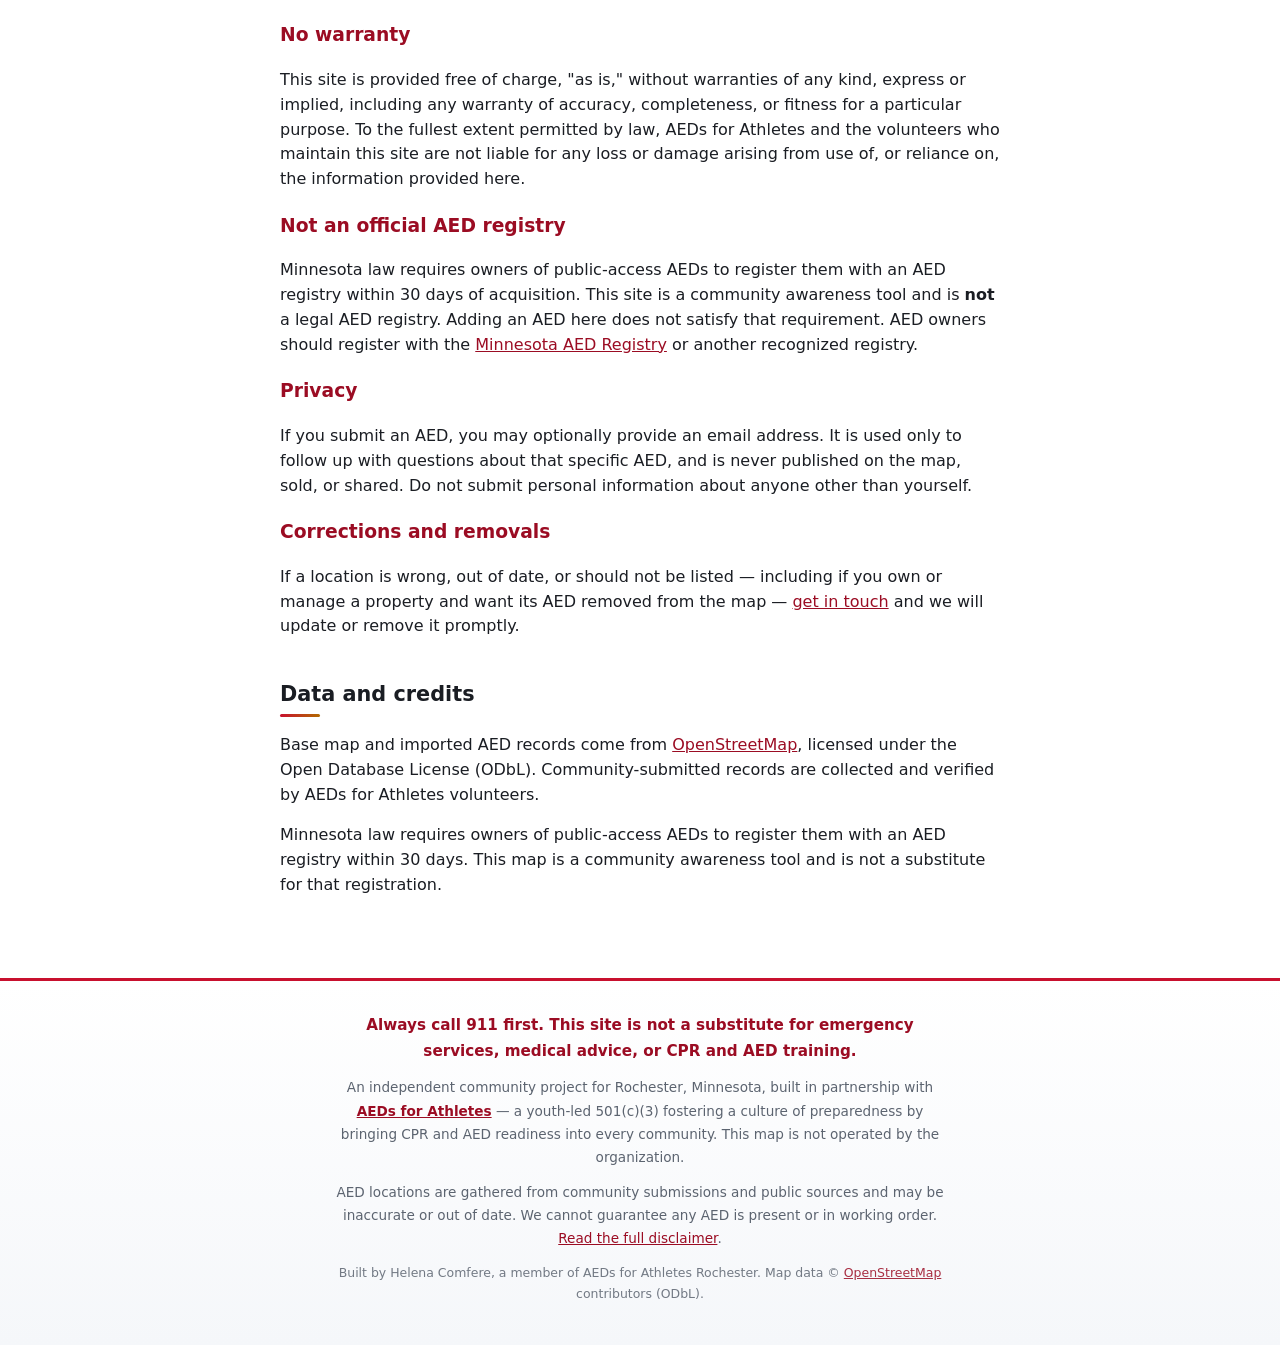
==== commit 17884ad4: "Drop the hover beat; hero logo now beats twice on load The heart animates in one place only: two bea" ====
--- a/about.html
+++ b/about.html
@@ -6,8 +6,8 @@
   <title>About — Rochester AED Map</title>
   <link rel="icon" href="assets/img/logo.png">
   <meta name="description" content="Why the Rochester AED Map exists, how each location is verified, and where the data comes from.">
-  <link rel="stylesheet" href="assets/css/styles.css?v=20260820">
-  <script src="assets/js/reveal.js?v=20260820"></script>
+  <link rel="stylesheet" href="assets/css/styles.css?v=20260820c">
+  <script src="assets/js/reveal.js?v=20260820c"></script>
 </head>
 <body>
 
--- a/assets/css/styles.css
+++ b/assets/css/styles.css
@@ -133,15 +133,14 @@
 }
 .brand:hover .brand-sub { color: var(--red-dark); }
 
-.brand-logo { transition: transform .2s cubic-bezier(.16, 1, .3, 1); }
-
-/* Hovering the logo makes the heart beat, and keeps beating while you stay on
-   it. Pure decoration — nothing depends on it, and it stops the moment the
-   pointer leaves. */
-.brand:hover .brand-logo,
-.brand:focus-visible .brand-logo,
-.hero-logo:hover {
-  animation: brand-heartbeat 1.3s cubic-bezier(.22, 1, .36, 1) infinite;
+/* Two beats when the homepage loads, then still. This is the only place the
+   heart animates — there is no hover beat.
+
+   Shorthand order: name, duration, easing, delay, iterations. The delay lets
+   the hero's fade-in settle first, since the logo is part of the scroll-reveal
+   group and would otherwise start beating while still fading up. */
+.hero-logo {
+  animation: brand-heartbeat 1s cubic-bezier(.22, 1, .36, 1) .45s 2;
 }
 
 /* lub-dub: a strong beat, a smaller second one, then a rest before the next.
@@ -149,11 +148,11 @@
    a throb.
 
    Deliberately transform-only. An earlier version also animated `filter:
-   drop-shadow(...)` for a glow, which worked in isolation but never repainted
-   inside the header — .site-header has `backdrop-filter`, and a filtered child
-   of a backdrop-filtered parent is a known compositing bug in WebKit and Blink.
-   Transforms composite on their own layer and are unaffected. Do not add a
-   filter here. */
+   drop-shadow(...)` for a glow, which never repainted when the header still had
+   a backdrop-filter — a filtered child of a backdrop-filtered parent is a known
+   compositing bug in WebKit and Blink. That backdrop-filter is gone now, but
+   transforms composite cleanly on their own layer, so keep this transform-only
+   rather than reintroducing the problem. */
 @keyframes brand-heartbeat {
   0%   { transform: scale(1); }
   10%  { transform: scale(1.24); }
@@ -170,12 +169,6 @@
   width: auto;
   display: block;
   flex: none;
-  /* Force this image onto its own compositing layer. The header is
-     position:sticky with a backdrop-filter, which promotes it to a layer whose
-     children's repaints get suppressed — the heartbeat animation runs but never
-     draws. Promoting the logo itself makes it repaint independently. Without
-     this the animation is silently invisible in the header only. */
-  will-change: transform;
 }
 
 .hero-logo {
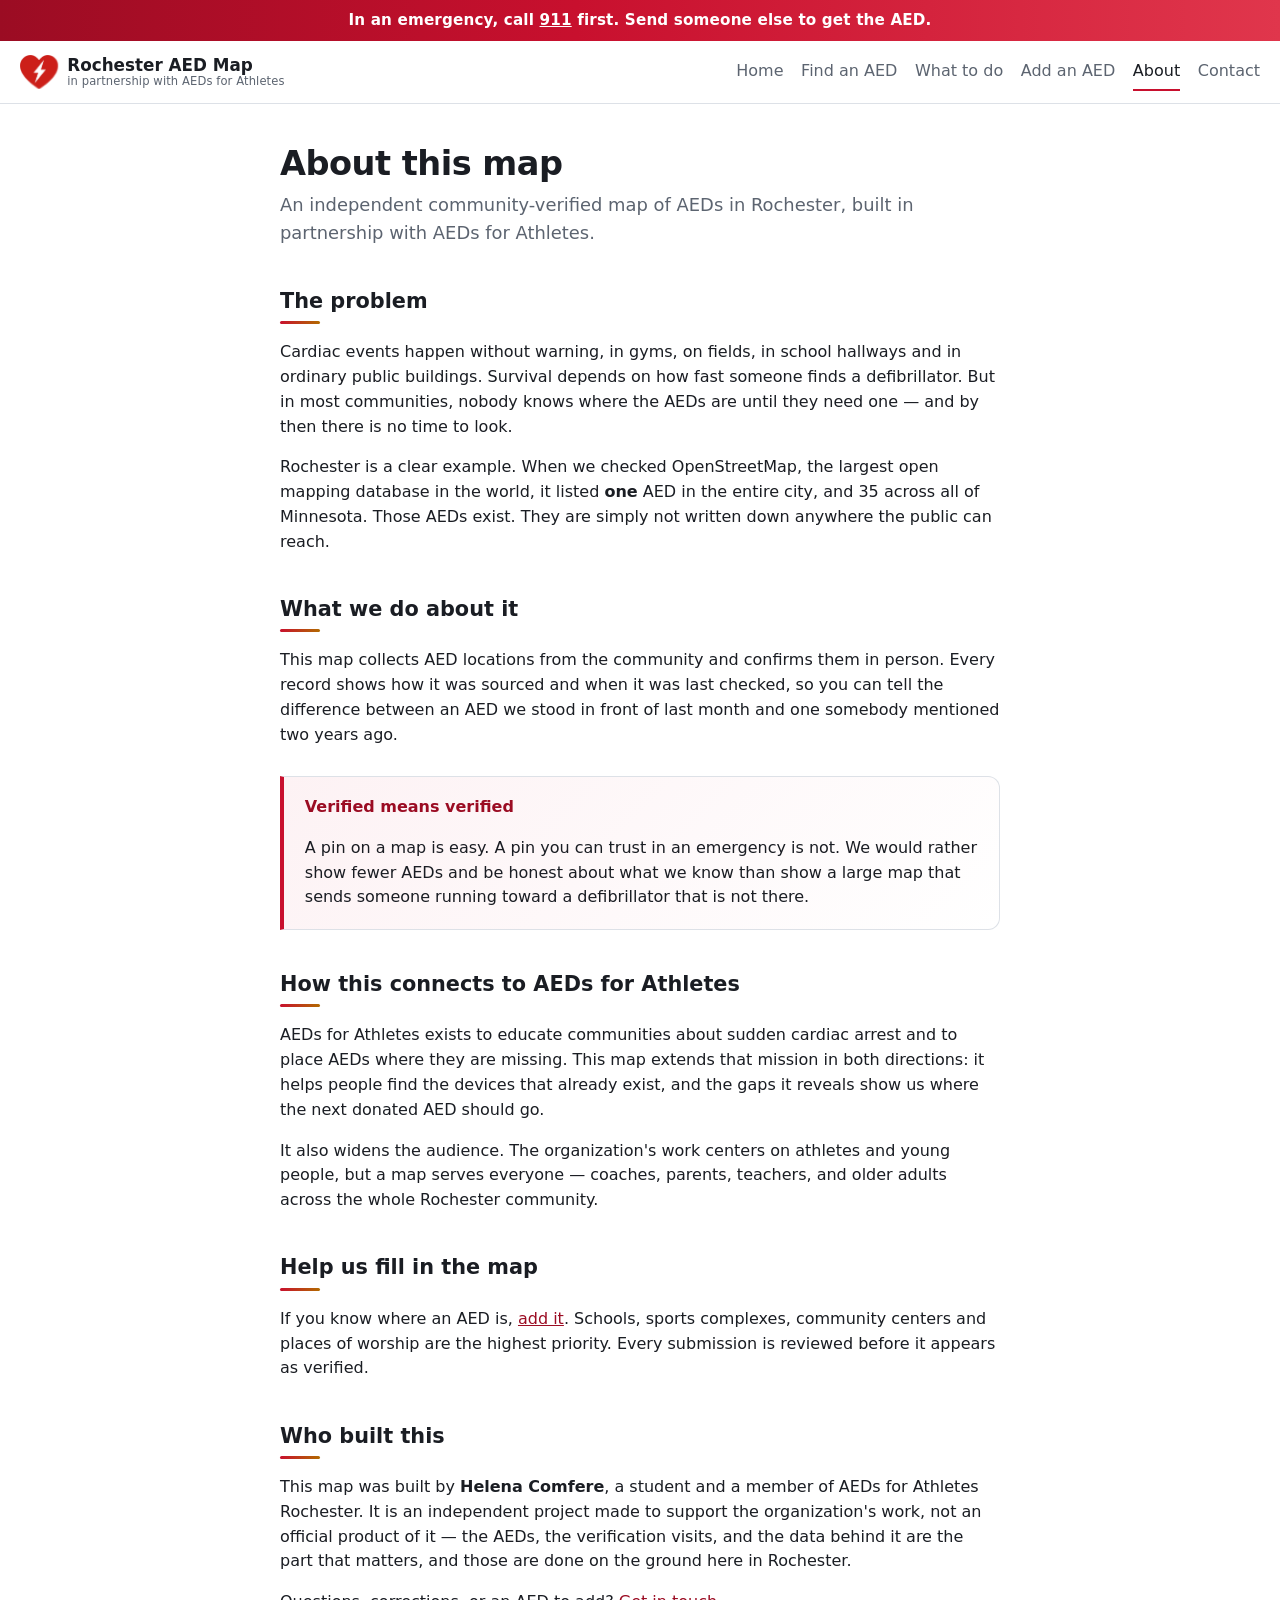
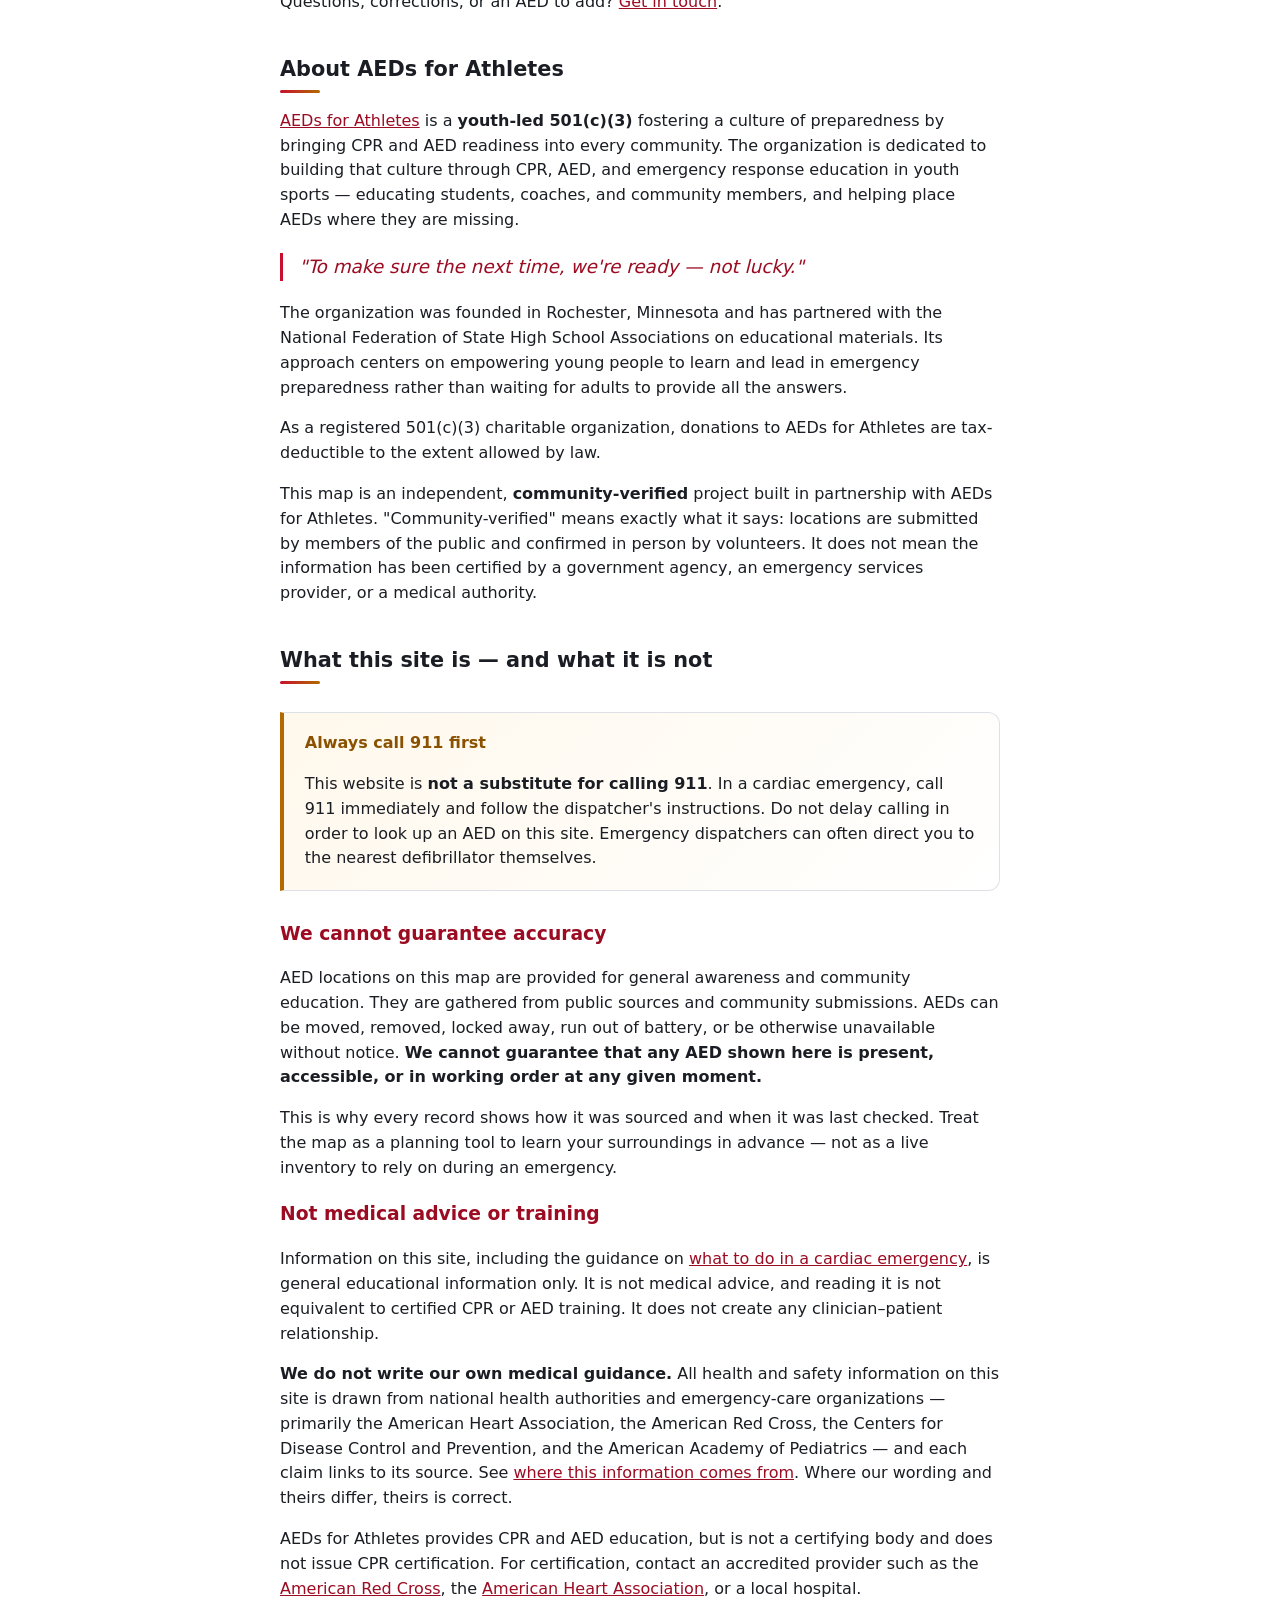
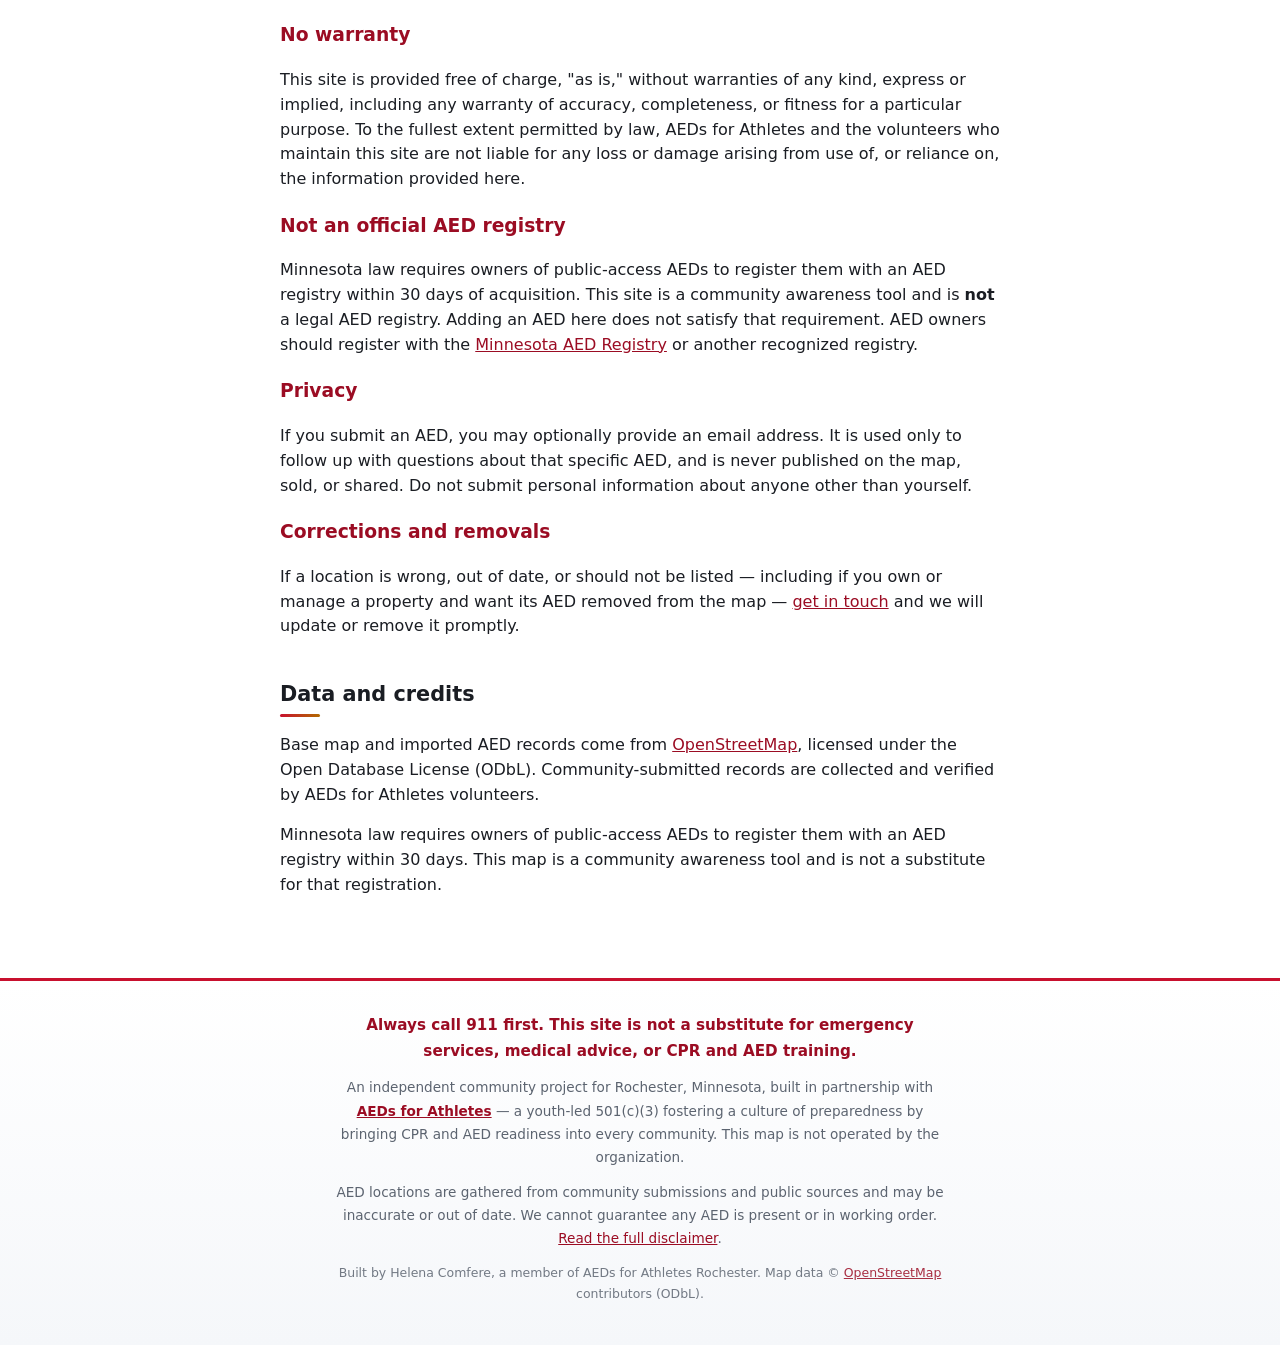
==== commit 09045bb6: "Beat the header logo on hover again, keep the hero intro separate Two distinct behaviours now:   - h" ====
--- a/about.html
+++ b/about.html
@@ -6,8 +6,8 @@
   <title>About — Rochester AED Map</title>
   <link rel="icon" href="assets/img/logo.png">
   <meta name="description" content="Why the Rochester AED Map exists, how each location is verified, and where the data comes from.">
-  <link rel="stylesheet" href="assets/css/styles.css?v=20260820c">
-  <script src="assets/js/reveal.js?v=20260820c"></script>
+  <link rel="stylesheet" href="assets/css/styles.css?v=20260820d">
+  <script src="assets/js/reveal.js?v=20260820d"></script>
 </head>
 <body>
 
--- a/assets/css/styles.css
+++ b/assets/css/styles.css
@@ -133,8 +133,15 @@
 }
 .brand:hover .brand-sub { color: var(--red-dark); }
 
-/* Two beats when the homepage loads, then still. This is the only place the
-   heart animates — there is no hover beat.
+/* Header logo: beats for as long as the pointer (or keyboard focus) stays on it.
+   Deliberately not applied to .hero-logo — that one has its own intro below and
+   should stay still once it has finished. */
+.brand:hover .brand-logo,
+.brand:focus-visible .brand-logo {
+  animation: brand-heartbeat 1.3s cubic-bezier(.22, 1, .36, 1) infinite;
+}
+
+/* Hero logo: two beats when the homepage loads, then still. No hover beat.
 
    Shorthand order: name, duration, easing, delay, iterations. The delay lets
    the hero's fade-in settle first, since the logo is part of the scroll-reveal
@@ -169,6 +176,10 @@
   width: auto;
   display: block;
   flex: none;
+  /* Own compositing layer. The header is position:sticky, and sticky parents
+     can suppress a child's repaints — which is what made this animation run
+     without ever drawing. Cheap insurance for one small image. */
+  will-change: transform;
 }
 
 .hero-logo {
